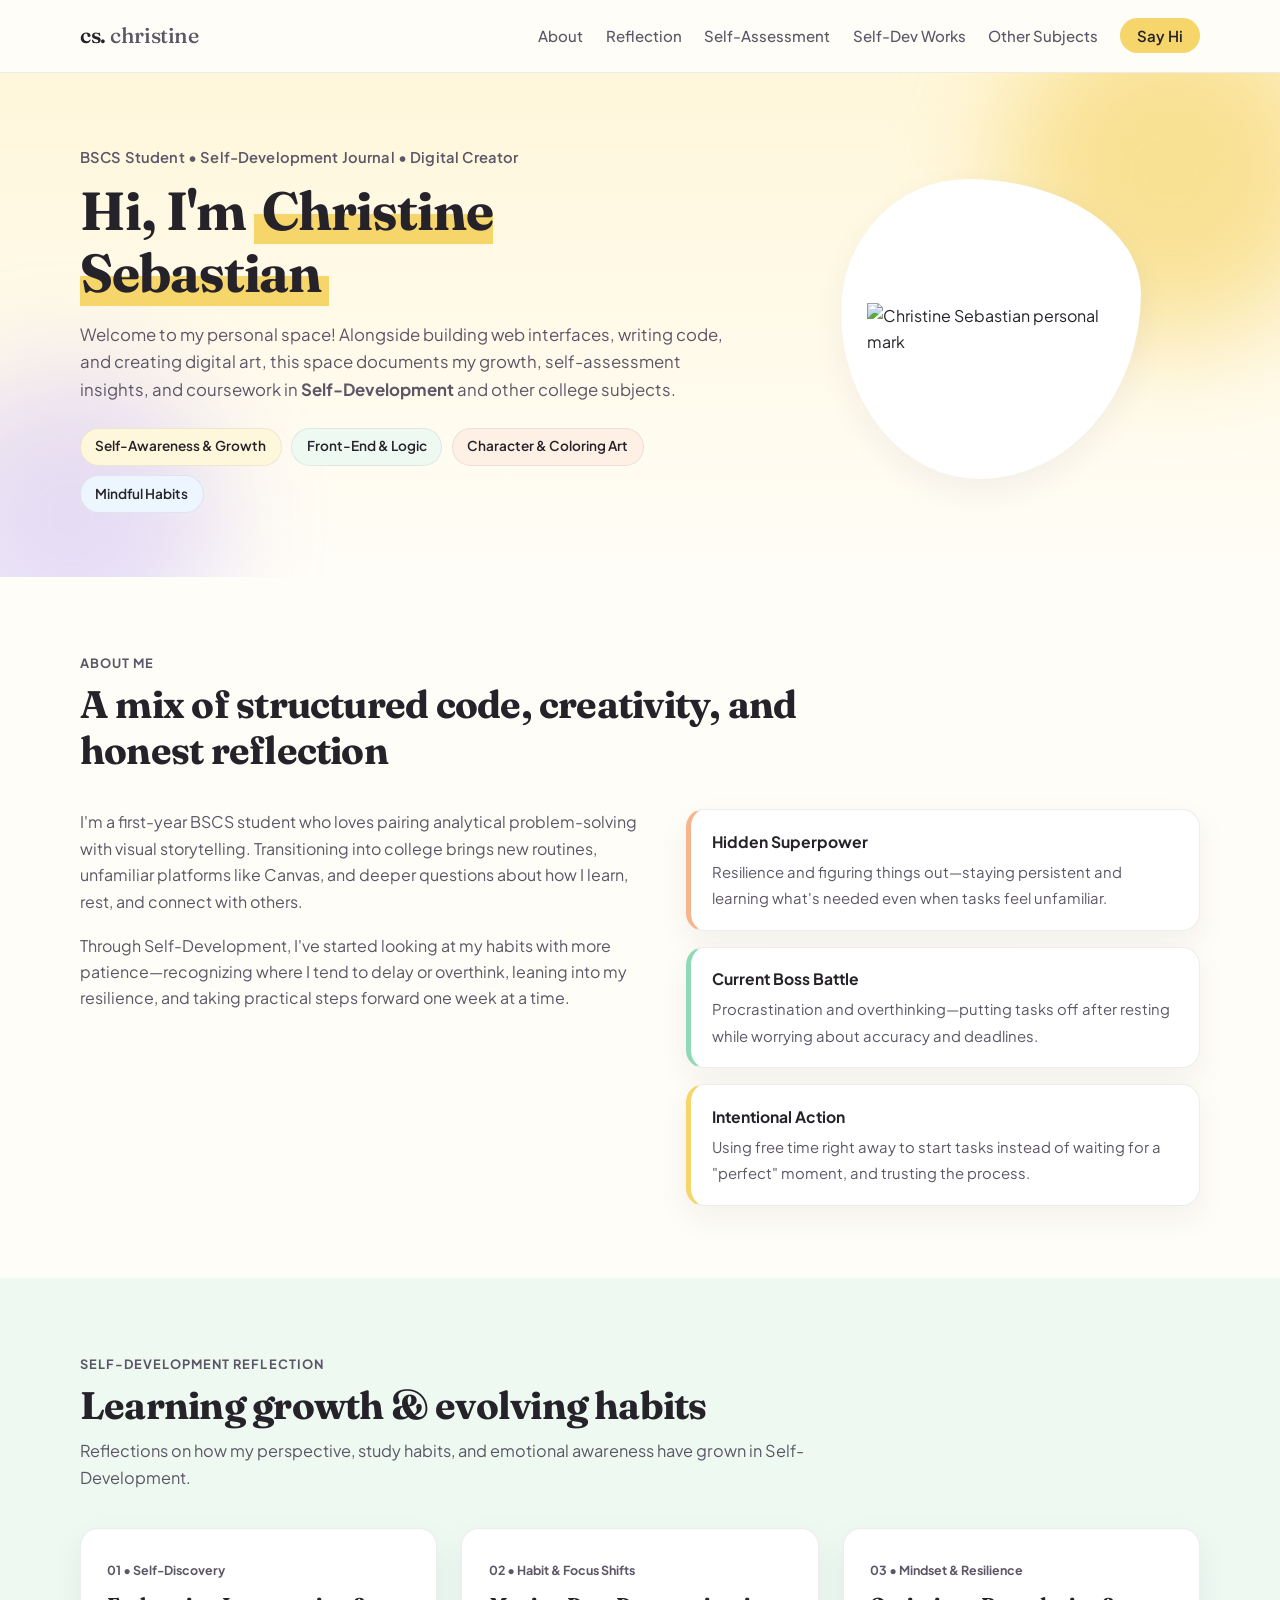
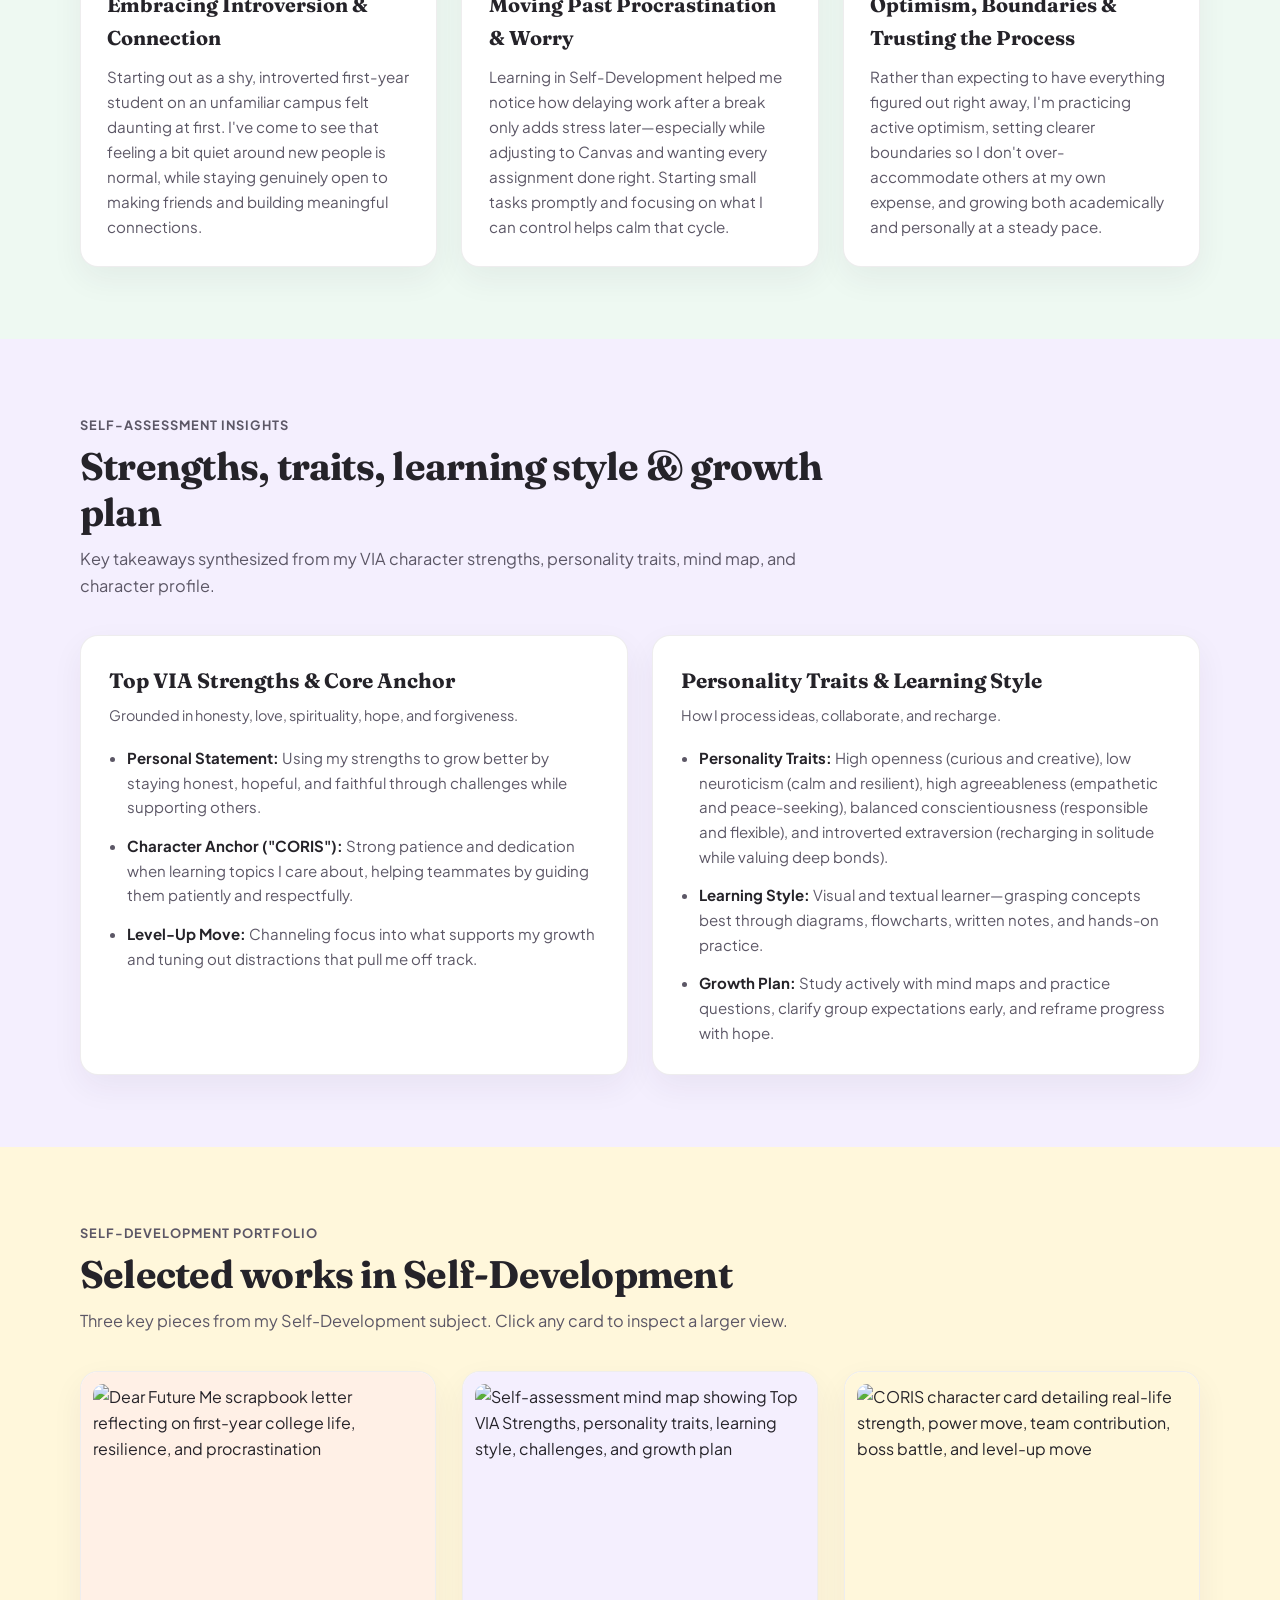
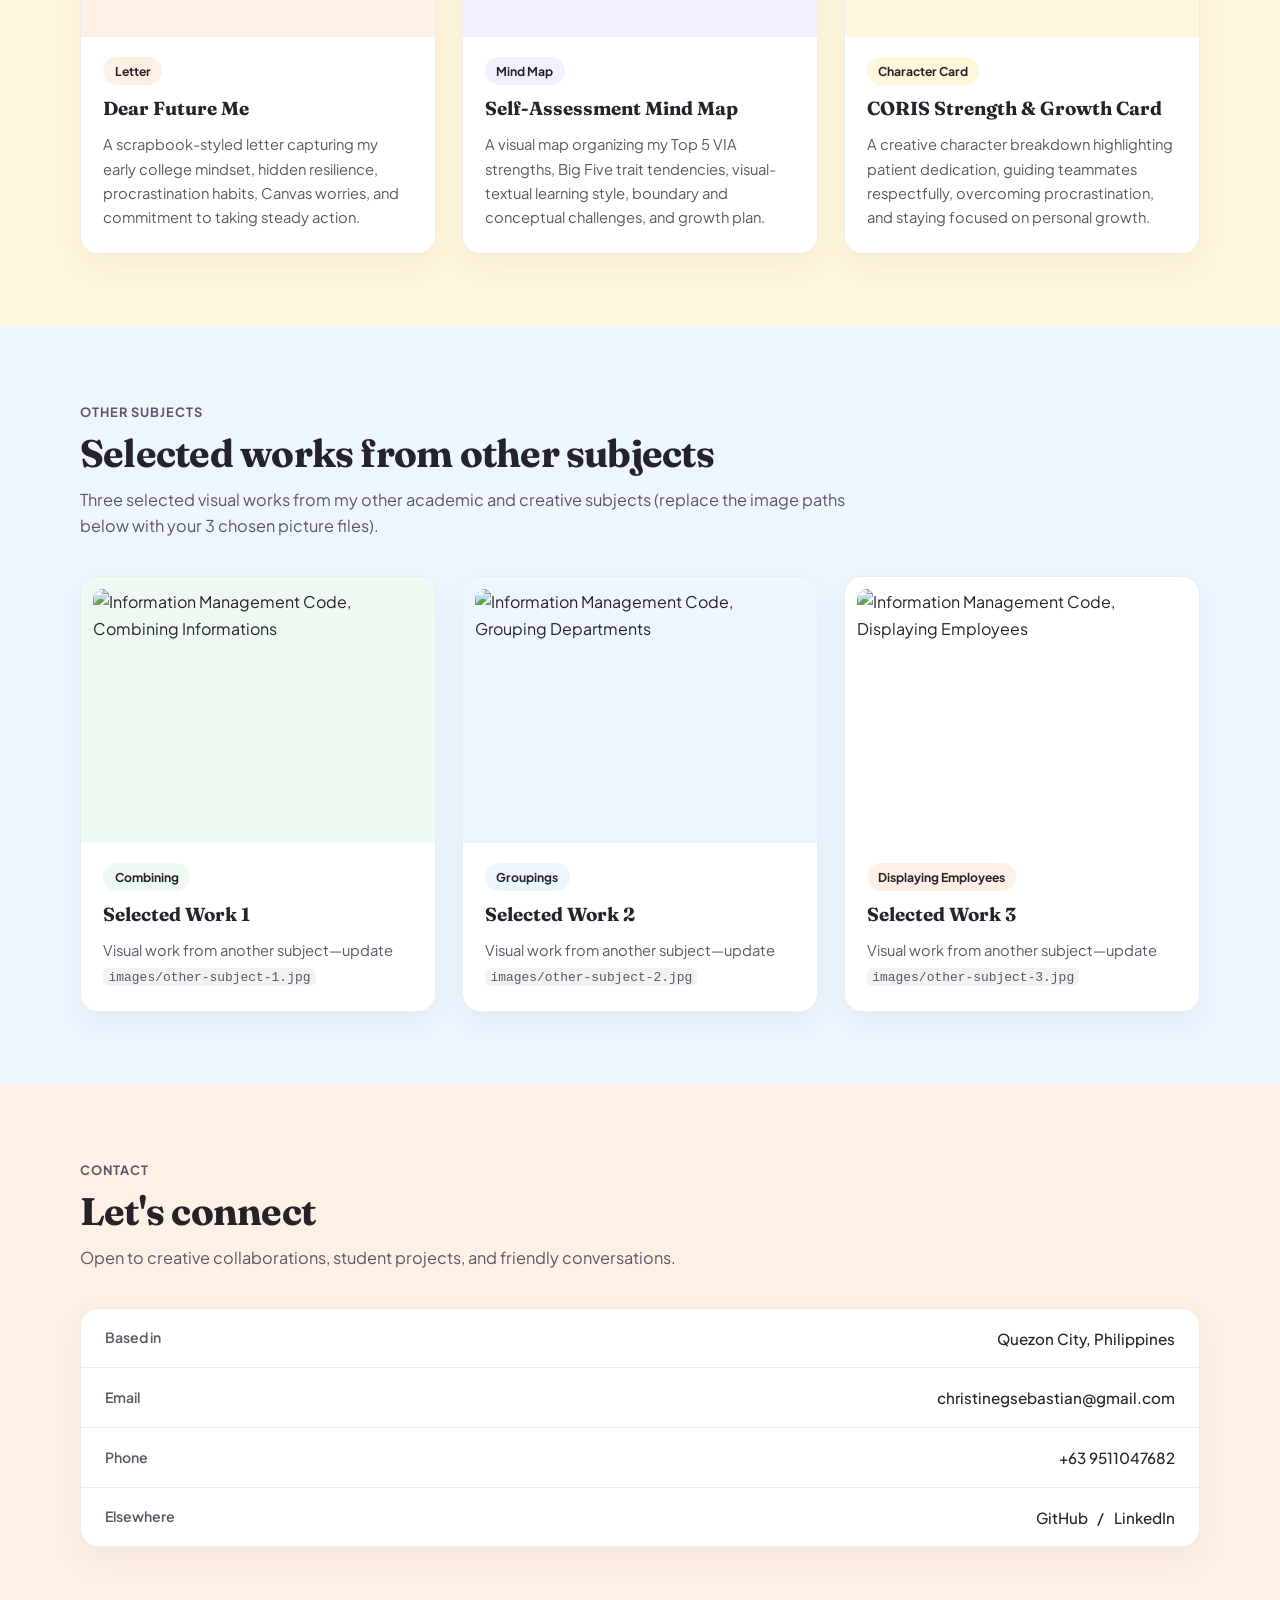
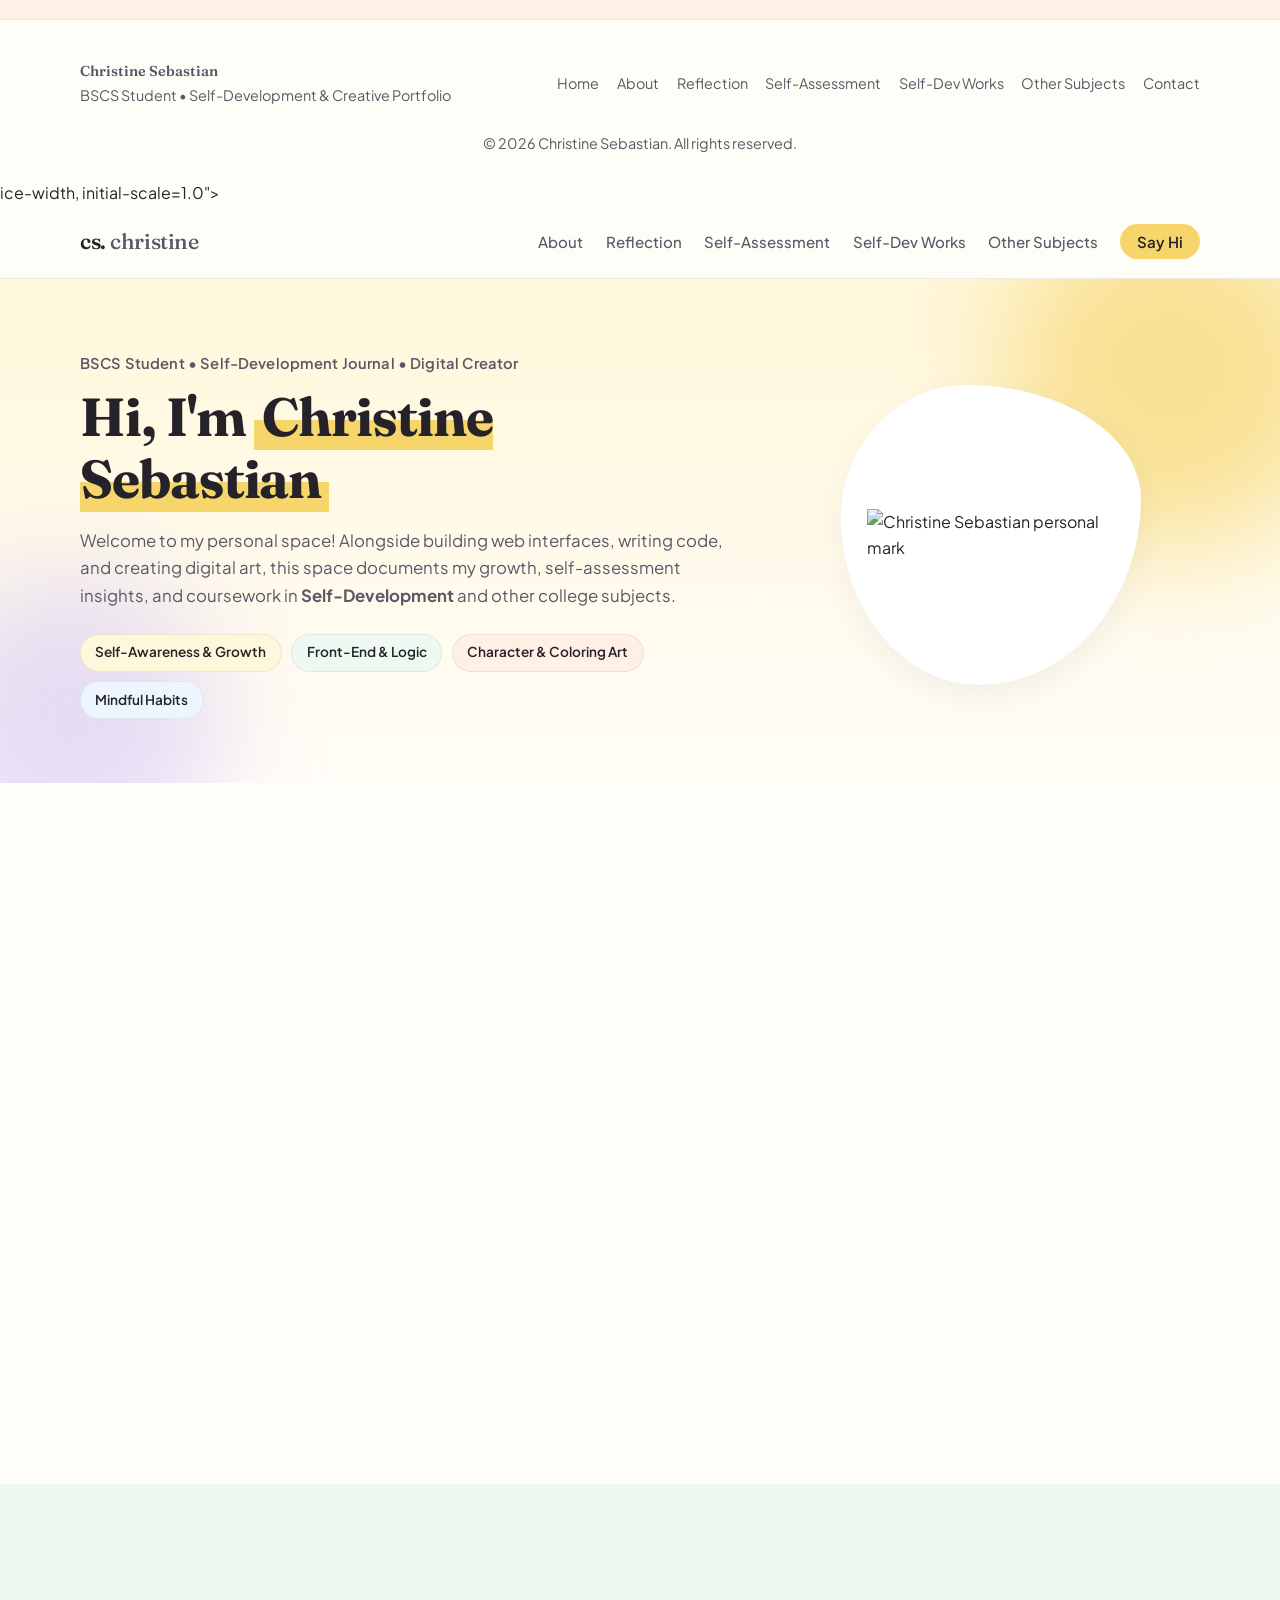
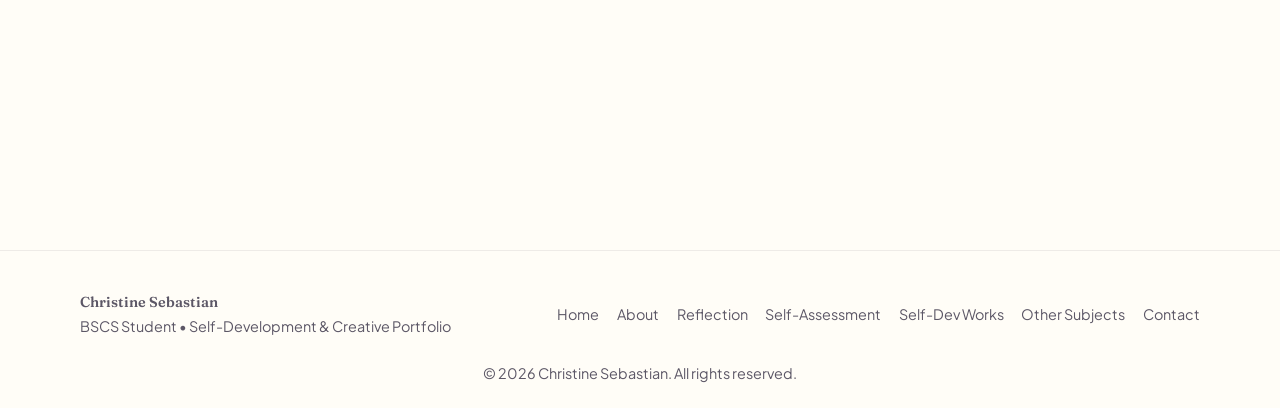
==== index.html @ 1d2aa5da "Add files via upload" ====
<!DOCTYPE html>
<html lang="en">
<head>
  <meta charset="UTF-8">
  <meta name="viewport" content="width=dev<!DOCTYPE html>
<html lang="en">
<head>
  <meta charset="UTF-8">
  <meta name="viewport" content="width=device-width, initial-scale=1.0">
  <meta name="author" content="Christine Sebastian">
  <meta name="description" content="Personal portfolio of Christine Sebastian — BSCS student, web developer, digital illustrator, and Self-Development reflection.">
  <title>Christine Sebastian — Portfolio &amp; Self-Development</title>
  <link rel="preconnect" href="https://fonts.googleapis.com">
  <link rel="preconnect" href="https://fonts.gstatic.com" crossorigin>
  <link href="https://fonts.googleapis.com/css2?family=Fraunces:opsz,wght@9..144,500;9..144,600&family=Plus+Jakarta+Sans:wght@400;500;600;700&display=swap" rel="stylesheet">
  <link rel="stylesheet" href="style.css">
</head>
<body id="top" class="is-loading theme-pastel">

  <div class="page-loader" id="pageLoader" aria-hidden="true">
    <div class="loader-badge">cs. <span>christine</span></div>
  </div>

  <header class="site-header">
    <nav class="nav container" aria-label="Main navigation">
      <a class="brand" href="#top">cs. <span>christine</span></a>

      <input type="checkbox" id="nav-toggle" class="nav-toggle" aria-label="Toggle navigation menu">
      <label for="nav-toggle" class="nav-burger" aria-hidden="true"><span></span></label>

      <ul class="nav-links">
        <li><a href="#about">About</a></li>
        <li><a href="#self-dev">Reflection</a></li>
        <li><a href="#assessment">Self-Assessment</a></li>
        <li><a href="#self-dev-works">Self-Dev Works</a></li>
        <li><a href="#other-subjects">Other Subjects</a></li>
        <li><a href="#contact" class="nav-cta">Say Hi</a></li>
      </ul>
    </nav>
  </header>

  <main>

    <!-- HERO SECTION -->
    <section class="hero" aria-labelledby="hero-title">
      <div class="blob blob-butter" aria-hidden="true"></div>
      <div class="blob blob-lavender" aria-hidden="true"></div>

      <div class="container hero-grid">
        <div class="hero-text">
          <p class="hero-kicker reveal-on-load">BSCS Student &bull; Self-Development Journal &bull; Digital Creator</p>
          <h1 id="hero-title" class="reveal-on-load">Hi, I'm <span class="soft-highlight">Christine Sebastian</span></h1>
          <p class="hero-intro reveal-on-load">
            Welcome to my personal space! Alongside building web interfaces, writing code, and creating digital art, this space documents my growth, self-assessment insights, and coursework in <strong>Self-Development</strong> and other college subjects.
          </p>

          <div class="hero-pills reveal-on-load" aria-label="Core focus areas">
            <span class="soft-pill pill-butter">Self-Awareness &amp; Growth</span>
            <span class="soft-pill pill-mint">Front-End &amp; Logic</span>
            <span class="soft-pill pill-peach">Character &amp; Coloring Art</span>
            <span class="soft-pill pill-sky">Mindful Habits</span>
          </div>
        </div>

        <figure class="photo reveal-on-load">
          <div class="portrait-blob-wrap">
            <img src="image/Untitled_design-removebg-preview.png" alt="Christine Sebastian personal mark">
          </div>
        </figure>
      </div>
    </section>

    <!-- ABOUT & CORE IDENTITY -->
    <section id="about" class="section about-pastel" aria-labelledby="about-title">
      <div class="container">
        <div class="section-heading reveal">
          <span class="section-tag">About Me</span>
          <h2 id="about-title">A mix of structured code, creativity, and honest reflection</h2>
        </div>

        <div class="about-editorial reveal">
          <div class="about-story">
            <p>
              I'm a first-year BSCS student who loves pairing analytical problem-solving with visual storytelling. Transitioning into college brings new routines, unfamiliar platforms like Canvas, and deeper questions about how I learn, rest, and connect with others.
            </p>
            <p>
              Through Self-Development, I've started looking at my habits with more patience—recognizing where I tend to delay or overthink, leaning into my resilience, and taking practical steps forward one week at a time.
            </p>
          </div>

          <ul class="open-notes">
            <li class="note-line note-peach">
              <strong>Hidden Superpower</strong>
              <span>Resilience and figuring things out—staying persistent and learning what's needed even when tasks feel unfamiliar.</span>
            </li>
            <li class="note-line note-mint">
              <strong>Current Boss Battle</strong>
              <span>Procrastination and overthinking—putting tasks off after resting while worrying about accuracy and deadlines.</span>
            </li>
            <li class="note-line note-butter">
              <strong>Intentional Action</strong>
              <span>Using free time right away to start tasks instead of waiting for a "perfect" moment, and trusting the process.</span>
            </li>
          </ul>
        </div>
      </div>
    </section>

    <!-- LEARNING GROWTH IN SELF-DEVELOPMENT -->
    <section id="self-dev" class="section reflection-pastel" aria-labelledby="reflection-title">
      <div class="container">
        <div class="section-heading reveal">
          <span class="section-tag">Self-Development Reflection</span>
          <h2 id="reflection-title">Learning growth &amp; evolving habits</h2>
          <p class="lead">
            Reflections on how my perspective, study habits, and emotional awareness have grown in Self-Development.
          </p>
        </div>

        <div class="reflection-grid reveal">
          <article class="reflection-card card-butter">
            <span class="card-step">01 &bull; Self-Discovery</span>
            <h3>Embracing Introversion &amp; Connection</h3>
            <p>
              Starting out as a shy, introverted first-year student on an unfamiliar campus felt daunting at first. I've come to see that feeling a bit quiet around new people is normal, while staying genuinely open to making friends and building meaningful connections.
            </p>
          </article>

          <article class="reflection-card card-mint">
            <span class="card-step">02 &bull; Habit &amp; Focus Shifts</span>
            <h3>Moving Past Procrastination &amp; Worry</h3>
            <p>
              Learning in Self-Development helped me notice how delaying work after a break only adds stress later—especially while adjusting to Canvas and wanting every assignment done right. Starting small tasks promptly and focusing on what I can control helps calm that cycle.
            </p>
          </article>

          <article class="reflection-card card-peach">
            <span class="card-step">03 &bull; Mindset &amp; Resilience</span>
            <h3>Optimism, Boundaries &amp; Trusting the Process</h3>
            <p>
              Rather than expecting to have everything figured out right away, I'm practicing active optimism, setting clearer boundaries so I don't over-accommodate others at my own expense, and growing both academically and personally at a steady pace.
            </p>
          </article>
        </div>
      </div>
    </section>

    <!-- SELF-ASSESSMENT INSIGHTS (FROM PROVIDED IMAGES) -->
    <section id="assessment" class="section assessment-pastel" aria-labelledby="assessment-title">
      <div class="container">
        <div class="section-heading reveal">
          <span class="section-tag">Self-Assessment Insights</span>
          <h2 id="assessment-title">Strengths, traits, learning style &amp; growth plan</h2>
          <p class="lead">
            Key takeaways synthesized from my VIA character strengths, personality traits, mind map, and character profile.
          </p>
        </div>

        <div class="assessment-layout reveal">
          <div class="assessment-panel">
            <h3>Top VIA Strengths &amp; Core Anchor</h3>
            <p class="panel-note">Grounded in honesty, love, spirituality, hope, and forgiveness.</p>
            <ul class="insight-list">
              <li><strong>Personal Statement:</strong> Using my strengths to grow better by staying honest, hopeful, and faithful through challenges while supporting others.</li>
              <li><strong>Character Anchor ("CORIS"):</strong> Strong patience and dedication when learning topics I care about, helping teammates by guiding them patiently and respectfully.</li>
              <li><strong>Level-Up Move:</strong> Channeling focus into what supports my growth and tuning out distractions that pull me off track.</li>
            </ul>
          </div>

          <div class="assessment-panel">
            <h3>Personality Traits &amp; Learning Style</h3>
            <p class="panel-note">How I process ideas, collaborate, and recharge.</p>
            <ul class="insight-list">
              <li><strong>Personality Traits:</strong> High openness (curious and creative), low neuroticism (calm and resilient), high agreeableness (empathetic and peace-seeking), balanced conscientiousness (responsible and flexible), and introverted extraversion (recharging in solitude while valuing deep bonds).</li>
              <li><strong>Learning Style:</strong> Visual and textual learner—grasping concepts best through diagrams, flowcharts, written notes, and hands-on practice.</li>
              <li><strong>Growth Plan:</strong> Study actively with mind maps and practice questions, clarify group expectations early, and reframe progress with hope.</li>
            </ul>
          </div>
        </div>
      </div>
    </section>

    <!-- SELECTED WORKS: SELF-DEVELOPMENT (3 PROVIDED PICTURES) -->
    <section id="self-dev-works" class="section projects-pastel" aria-labelledby="sd-works-title">
      <div class="container">
        <div class="section-heading reveal">
          <span class="section-tag">Self-Development Portfolio</span>
          <h2 id="sd-works-title">Selected works in Self-Development</h2>
          <p class="lead">
            Three key pieces from my Self-Development subject. Click any card to inspect a larger view.
          </p>
        </div>

        <div class="three-card-grid reveal">
          <article class="work-card" onclick="openFullImage('Dear Future Me Letter', 'Self-Development • Personal Letter & Reflection', 'image/Screenshot 2026-11-26 223833.png')">
            <figure class="work-media shot-apricot">
              <img src="image/Screenshot 2026-11-26 223833.png" alt="Dear Future Me scrapbook letter reflecting on first-year college life, resilience, and procrastination">
            </figure>
            <div class="work-body">
              <span class="pill-badge badge-apricot">Letter</span>
              <h3>Dear Future Me</h3>
              <p>
                A scrapbook-styled letter capturing my early college mindset, hidden resilience, procrastination habits, Canvas worries, and commitment to taking steady action.
              </p>
            </div>
          </article>

          <article class="work-card" onclick="openFullImage('Self-Assessment Mind Map', 'Self-Development • VIA Strengths, Traits & Growth Plan', 'image/Screenshot 2026-11-26 223702.png')">
            <figure class="work-media shot-lavender">
              <img src="image/Screenshot 2026-11-26 223702.png" alt="Self-assessment mind map showing Top VIA Strengths, personality traits, learning style, challenges, and growth plan">
            </figure>
            <div class="work-body">
              <span class="pill-badge badge-lavender">Mind Map</span>
              <h3>Self-Assessment Mind Map</h3>
              <p>
                A visual map organizing my Top 5 VIA strengths, Big Five trait tendencies, visual-textual learning style, boundary and conceptual challenges, and growth plan.
              </p>
            </div>
          </article>

          <article class="work-card" onclick="openFullImage('CORIS Character Profile', 'Self-Development • Strengths, Boss Battle & Level-Up Move', 'image/Screenshot 2026-09-24 150500.png')">
            <figure class="work-media shot-butter">
              <img src="image/Screenshot 2026-09-24 150500.png" alt="CORIS character card detailing real-life strength, power move, team contribution, boss battle, and level-up move">
            </figure>
            <div class="work-body">
              <span class="pill-badge badge-butter">Character Card</span>
              <h3>CORIS Strength &amp; Growth Card</h3>
              <p>
                A creative character breakdown highlighting patient dedication, guiding teammates respectfully, overcoming procrastination, and staying focused on personal growth.
              </p>
            </div>
          </article>
        </div>
      </div>
    </section>

    <!-- SELECTED WORKS: OTHER SUBJECTS (3 PICTURES) -->
    <section id="other-subjects" class="section other-subjects-pastel" aria-labelledby="other-title">
      <div class="container">
        <div class="section-heading reveal">
          <span class="section-tag">Other Subjects</span>
          <h2 id="other-title">Selected works from other subjects</h2>
          <p class="lead">
            Three selected visual works from my other academic and creative subjects (replace the image paths below with your 3 chosen picture files).
          </p>
        </div>

        <div class="three-card-grid reveal">
          <article class="work-card" onclick="openFullImage('Combining', 'Selected Coursework • Combining', 'image/Screenshot 2026-11-03 091425.png')">
            <figure class="work-media shot-mint">
              <img src="image/Screenshot 2026-11-03 091425.png" alt="Information Management Code, Combining Informations">
            </figure>
            <div class="work-body">
              <span class="pill-badge badge-mint">Combining</span>
              <h3>Selected Work 1</h3>
              <p>
                Visual work from another subject—update <code>images/other-subject-1.jpg</code> 
            </div>
          </article>

          <article class="work-card" onclick="openFullImage('Other Subject Work 2', 'Selected Coursework • Subject 2', 'image/Screenshot 2026-10-15 114901.png')">
            <figure class="work-media shot-sky">
              <img src="image/Screenshot 2026-10-15 114901.png" alt="Information Management Code, Grouping Departments">
            </figure>
            <div class="work-body">
              <span class="pill-badge badge-sky">Groupings</span>
              <h3>Selected Work 2</h3>
              <p>
                Visual work from another subject—update <code>images/other-subject-2.jpg</code> 
              </p>
            </div>
          </article>

          <article class="work-card" onclick="openFullImage('Other Subject Work 3', 'Selected Coursework • Subject 3', 'image/Screenshot 2026-10-15 115936.png')">
            <figure class="work-media shot-peach">
              <img src="image/Screenshot 2026-10-15 115936.png" alt="Information Management Code, Displaying Employees">
            </figure>
            <div class="work-body">
              <span class="pill-badge badge-peach">Displaying Employees</span>
              <h3>Selected Work 3</h3>
              <p>
                Visual work from another subject—update <code>images/other-subject-3.jpg</code> 
              </p>
            </div>
          </article>
        </div>
      </div>
    </section>

    <!-- CONTACT SECTION -->
    <section id="contact" class="section contact-pastel reveal" aria-labelledby="contact-title">
      <div class="container">
        <div class="section-heading">
          <span class="section-tag">Contact</span>
          <h2 id="contact-title">Let's connect</h2>
          <p class="lead">Open to creative collaborations, student projects, and friendly conversations.</p>
        </div>

        <div class="contact-clean-list">
          <div class="contact-row">
            <span class="contact-key">Based in</span>
            <span class="contact-val">Quezon City, Philippines</span>
          </div>

          <div class="contact-row">
            <span class="contact-key">Email</span>
            <a class="contact-val" href="mailto:christinegsebastian@gmail.com">christinegsebastian@gmail.com</a>
          </div>

          <div class="contact-row">
            <span class="contact-key">Phone</span>
            <a class="contact-val" href="tel:+639511047682">+63 9511047682</a>
          </div>

          <div class="contact-row">
            <span class="contact-key">Elsewhere</span>
            <span class="contact-val contact-links">
              <a href="https://github.com/SN003-ship-it" target="_blank" rel="noopener noreferrer">GitHub</a>
              <span aria-hidden="true">/</span>
              <a href="https://www.linkedin.com/in/christinesebastian" target="_blank" rel="noopener noreferrer">LinkedIn</a>
            </span>
          </div>
        </div>
      </div>
    </section>
  </main>

  <!-- LIGHTBOX MODAL -->
  <div id="imageLightbox" class="lightbox" role="dialog" aria-modal="true" aria-labelledby="lightboxTitle">
    <button type="button" class="close-lightbox" onclick="closeFullImage()" aria-label="Close enlarged preview">&times;</button>
    <div class="lightbox-content">
      <div id="lightboxImagePlaceholder" class="lightbox-img-box">
        <img id="lightboxImg" src="" alt="">
      </div>
      <h3 id="lightboxTitle">Artwork Title</h3>
      <p id="lightboxTag" class="lightbox-tag"></p>
    </div>
  </div>

  <footer class="site-footer">
    <div class="container footer-grid">
      <div>
        <p class="footer-name">Christine Sebastian</p>
        <p>BSCS Student &bull; Self-Development &amp; Creative Portfolio</p>
      </div>
      <nav aria-label="Footer navigation">
        <ul class="footer-links">
          <li><a href="#top">Home</a></li>
          <li><a href="#about">About</a></li>
          <li><a href="#self-dev">Reflection</a></li>
          <li><a href="#assessment">Self-Assessment</a></li>
          <li><a href="#self-dev-works">Self-Dev Works</a></li>
          <li><a href="#other-subjects">Other Subjects</a></li>
          <li><a href="#contact">Contact</a></li>
        </ul>
      </nav>
    </div>
    <p class="copyright">&copy; 2026 Christine Sebastian. All rights reserved.</p>
  </footer>

  <script src="java.js"></script>
</body>
</html>ice-width, initial-scale=1.0">
  <meta name="author" content="Christine Sebastian">
  <meta name="description" content="Personal portfolio of Christine Sebastian — BSCS student, web developer, digital illustrator, and Self-Development reflection.">
  <title>Christine Sebastian — Portfolio &amp; Self-Development</title>
  <link rel="preconnect" href="https://fonts.googleapis.com">
  <link rel="preconnect" href="https://fonts.gstatic.com" crossorigin>
  <link href="https://fonts.googleapis.com/css2?family=Fraunces:opsz,wght@9..144,500;9..144,600&family=Plus+Jakarta+Sans:wght@400;500;600;700&display=swap" rel="stylesheet">
  <link rel="stylesheet" href="style.css">
</head>
<body id="top" class="is-loading theme-pastel">

  <div class="page-loader" id="pageLoader" aria-hidden="true">
    <div class="loader-badge">cs. <span>christine</span></div>
  </div>

  <header class="site-header">
    <nav class="nav container" aria-label="Main navigation">
      <a class="brand" href="#top">cs. <span>christine</span></a>

      <input type="checkbox" id="nav-toggle" class="nav-toggle" aria-label="Toggle navigation menu">
      <label for="nav-toggle" class="nav-burger" aria-hidden="true"><span></span></label>

      <ul class="nav-links">
        <li><a href="#about">About</a></li>
        <li><a href="#self-dev">Reflection</a></li>
        <li><a href="#assessment">Self-Assessment</a></li>
        <li><a href="#self-dev-works">Self-Dev Works</a></li>
        <li><a href="#other-subjects">Other Subjects</a></li>
        <li><a href="#contact" class="nav-cta">Say Hi</a></li>
      </ul>
    </nav>
  </header>

  <main>

    <!-- HERO SECTION -->
    <section class="hero" aria-labelledby="hero-title">
      <div class="blob blob-butter" aria-hidden="true"></div>
      <div class="blob blob-lavender" aria-hidden="true"></div>

      <div class="container hero-grid">
        <div class="hero-text">
          <p class="hero-kicker reveal-on-load">BSCS Student &bull; Self-Development Journal &bull; Digital Creator</p>
          <h1 id="hero-title" class="reveal-on-load">Hi, I'm <span class="soft-highlight">Christine Sebastian</span></h1>
          <p class="hero-intro reveal-on-load">
            Welcome to my personal space! Alongside building web interfaces, writing code, and creating digital art, this space documents my growth, self-assessment insights, and coursework in <strong>Self-Development</strong> and other college subjects.
          </p>

          <div class="hero-pills reveal-on-load" aria-label="Core focus areas">
            <span class="soft-pill pill-butter">Self-Awareness &amp; Growth</span>
            <span class="soft-pill pill-mint">Front-End &amp; Logic</span>
            <span class="soft-pill pill-peach">Character &amp; Coloring Art</span>
            <span class="soft-pill pill-sky">Mindful Habits</span>
          </div>
        </div>

        <figure class="photo reveal-on-load">
          <div class="portrait-blob-wrap">
            <img src="images/Untitled_design-removebg-preview.png" alt="Christine Sebastian personal mark">
          </div>
        </figure>
      </div>
    </section>

    <!-- ABOUT & CORE IDENTITY -->
    <section id="about" class="section about-pastel" aria-labelledby="about-title">
      <div class="container">
        <div class="section-heading reveal">
          <span class="section-tag">About Me</span>
          <h2 id="about-title">A mix of structured code, creativity, and honest reflection</h2>
        </div>

        <div class="about-editorial reveal">
          <div class="about-story">
            <p>
              I'm a first-year BSCS student who loves pairing analytical problem-solving with visual storytelling. Transitioning into college brings new routines, unfamiliar platforms like Canvas, and deeper questions about how I learn, rest, and connect with others.
            </p>
            <p>
              Through Self-Development, I've started looking at my habits with more patience—recognizing where I tend to delay or overthink, leaning into my resilience, and taking practical steps forward one week at a time.
            </p>
          </div>

          <ul class="open-notes">
            <li class="note-line note-peach">
              <strong>Hidden Superpower</strong>
              <span>Resilience and figuring things out—staying persistent and learning what's needed even when tasks feel unfamiliar.</span>
            </li>
            <li class="note-line note-mint">
              <strong>Current Boss Battle</strong>
              <span>Procrastination and overthinking—putting tasks off after resting while worrying about accuracy and deadlines.</span>
            </li>
            <li class="note-line note-butter">
              <strong>Intentional Action</strong>
              <span>Using free time right away to start tasks instead of waiting for a "perfect" moment, and trusting the process.</span>
            </li>
          </ul>
        </div>
      </div>
    </section>

    <!-- LEARNING GROWTH IN SELF-DEVELOPMENT -->
    <section id="self-dev" class="section reflection-pastel" aria-labelledby="reflection-title">
      <div class="container">
        <div class="section-heading reveal">
          <span class="section-tag">Self-Development Reflection</span>
          <h2 id="reflection-title">Learning growth &amp; evolving habits</h2>
          <p class="lead">
            Reflections on how my perspective, study habits, and emotional awareness have grown in Self-Development.
          </p>
        </div>

        <div class="reflection-grid reveal">
          <article class="reflection-card card-butter">
            <span class="card-step">01 &bull; Self-Discovery</span>
            <h3>Embracing Introversion &amp; Connection</h3>
            <p>
              Starting out as a shy, introverted first-year student on an unfamiliar campus felt daunting at first. I've come to see that feeling a bit quiet around new people is normal, while staying genuinely open to making friends and building meaningful connections.
            </p>
          </article>

          <article class="reflection-card card-mint">
            <span class="card-step">02 &bull; Habit &amp; Focus Shifts</span>
            <h3>Moving Past Procrastination &amp; Worry</h3>
            <p>
              Learning in Self-Development helped me notice how delaying work after a break only adds stress later—especially while adjusting to Canvas and wanting every assignment done right. Starting small tasks promptly and focusing on what I can control helps calm that cycle.
            </p>
          </article>

          <article class="reflection-card card-peach">
            <span class="card-step">03 &bull; Mindset &amp; Resilience</span>
            <h3>Optimism, Boundaries &amp; Trusting the Process</h3>
            <p>
              Rather than expecting to have everything figured out right away, I'm practicing active optimism, setting clearer boundaries so I don't over-accommodate others at my own expense, and growing both academically and personally at a steady pace.
            </p>
          </article>
        </div>
      </div>
    </section>

    <!-- SELF-ASSESSMENT INSIGHTS (FROM PROVIDED IMAGES) -->
    <section id="assessment" class="section assessment-pastel" aria-labelledby="assessment-title">
      <div class="container">
        <div class="section-heading reveal">
          <span class="section-tag">Self-Assessment Insights</span>
          <h2 id="assessment-title">Strengths, traits, learning style &amp; growth plan</h2>
          <p class="lead">
            Key takeaways synthesized from my VIA character strengths, personality traits, mind map, and character profile.
          </p>
        </div>

        <div class="assessment-layout reveal">
          <div class="assessment-panel">
            <h3>Top VIA Strengths &amp; Core Anchor</h3>
            <p class="panel-note">Grounded in honesty, love, spirituality, hope, and forgiveness.</p>
            <ul class="insight-list">
              <li><strong>Personal Statement:</strong> Using my strengths to grow better by staying honest, hopeful, and faithful through challenges while supporting others.</li>
              <li><strong>Character Anchor ("CORIS"):</strong> Strong patience and dedication when learning topics I care about, helping teammates by guiding them patiently and respectfully.</li>
              <li><strong>Level-Up Move:</strong> Channeling focus into what supports my growth and tuning out distractions that pull me off track.</li>
            </ul>
          </div>

          <div class="assessment-panel">
            <h3>Personality Traits &amp; Learning Style</h3>
            <p class="panel-note">How I process ideas, collaborate, and recharge.</p>
            <ul class="insight-list">
              <li><strong>Personality Traits:</strong> High openness (curious and creative), low neuroticism (calm and resilient), high agreeableness (empathetic and peace-seeking), balanced conscientiousness (responsible and flexible), and introverted extraversion (recharging in solitude while valuing deep bonds).</li>
              <li><strong>Learning Style:</strong> Visual and textual learner—grasping concepts best through diagrams, flowcharts, written notes, and hands-on practice.</li>
              <li><strong>Growth Plan:</strong> Study actively with mind maps and practice questions, clarify group expectations early, and reframe progress with hope.</li>
            </ul>
          </div>
        </div>
      </div>
    </section>

    <!-- SELECTED WORKS: SELF-DEVELOPMENT (3 PROVIDED PICTURES) -->
    <section id="self-dev-works" class="section projects-pastel" aria-labelledby="sd-works-title">
      <div class="container">
        <div class="section-heading reveal">
          <span class="section-tag">Self-Development Portfolio</span>
          <h2 id="sd-works-title">Selected works in Self-Development</h2>
          <p class="lead">
            Three key pieces from my Self-Development subject. Click any card to inspect a larger view.
          </p>
        </div>

        <div class="three-card-grid reveal">
          <article class="work-card" onclick="openFullImage('Dear Future Me Letter', 'Self-Development • Personal Letter & Reflection', 'images/Screenshot 2026-11-26 223833.jpg')">
            <figure class="work-media shot-apricot">
              <img src="images/Screenshot 2026-11-26 223833.jpg" alt="Dear Future Me scrapbook letter reflecting on first-year college life, resilience, and procrastination">
            </figure>
            <div class="work-body">
              <span class="pill-badge badge-apricot">Letter</span>
              <h3>Dear Future Me</h3>
              <p>
                A scrapbook-styled letter capturing my early college mindset, hidden resilience, procrastination habits, Canvas worries, and commitment to taking steady action.
              </p>
            </div>
          </article>

          <article class="work-card" onclick="openFullImage('Self-Assessment Mind Map', 'Self-Development • VIA Strengths, Traits & Growth Plan', 'images/Screenshot 2026-11-26 223702.jpg')">
            <figure class="work-media shot-lavender">
              <img src="images/Screenshot 2026-11-26 223702.jpg" alt="Self-assessment mind map showing Top VIA Strengths, personality traits, learning style, challenges, and growth plan">
            </figure>
            <div class="work-body">
              <span class="pill-badge badge-lavender">Mind Map</span>
              <h3>Self-Assessment Mind Map</h3>
              <p>
                A visual map organizing my Top 5 VIA strengths, Big Five trait tendencies, visual-textual learning style, boundary and conceptual challenges, and growth plan.
              </p>
            </div>
          </article>

          <article class="work-card" onclick="openFullImage('CORIS Character Profile', 'Self-Development • Strengths, Boss Battle & Level-Up Move', 'images/Screenshot 2026-09-24 150500.jpg')">
            <figure class="work-media shot-butter">
              <img src="images/Screenshot 2026-09-24 150500.jpg" alt="CORIS character card detailing real-life strength, power move, team contribution, boss battle, and level-up move">
            </figure>
            <div class="work-body">
              <span class="pill-badge badge-butter">Character Card</span>
              <h3>CORIS Strength &amp; Growth Card</h3>
              <p>
                A creative character breakdown highlighting patient dedication, guiding teammates respectfully, overcoming procrastination, and staying focused on personal growth.
              </p>
            </div>
          </article>
        </div>
      </div>
    </section>

    <!-- SELECTED WORKS: OTHER SUBJECTS (3 PICTURES) -->
    <section id="other-subjects" class="section other-subjects-pastel" aria-labelledby="other-title">
      <div class="container">
        <div class="section-heading reveal">
          <span class="section-tag">Other Subjects</span>
          <h2 id="other-title">Selected works from other subjects</h2>
          <p class="lead">
            Three selected visual works from my other academic and creative subjects (replace the image paths below with your 3 chosen picture files).
          </p>
        </div>

        <div class="three-card-grid reveal">
          <article class="work-card" onclick="openFullImage('Other Subject Work 1', 'Selected Coursework • Subject 1', 'images/other-subject-1.jpg')">
            <figure class="work-media shot-mint">
              <img src="images/other-subject-1.jpg" alt="Selected work 1 from another subject">
            </figure>
            <div class="work-body">
              <span class="pill-badge badge-mint">Subject Work 01</span>
              <h3>Selected Work 1</h3>
              <p>
                Visual work from another subject—update <code>images/other-subject-1.jpg</code> and title/description as needed.
              </p>
            </div>
          </article>

          <article class="work-card" onclick="openFullImage('Other Subject Work 2', 'Selected Coursework • Subject 2', 'images/other-subject-2.jpg')">
            <figure class="work-media shot-sky">
              <img src="images/other-subject-2.jpg" alt="Selected work 2 from another subject">
            </figure>
            <div class="work-body">
              <span class="pill-badge badge-sky">Subject Work 02</span>
              <h3>Selected Work 2</h3>
              <p>
                Visual work from another subject—update <code>images/other-subject-2.jpg</code> and title/description as needed.
              </p>
            </div>
          </article>

          <article class="work-card" onclick="openFullImage('Other Subject Work 3', 'Selected Coursework • Subject 3', 'images/other-subject-3.jpg')">
            <figure class="work-media shot-peach">
              <img src="images/other-subject-3.jpg" alt="Selected work 3 from another subject">
            </figure>
            <div class="work-body">
              <span class="pill-badge badge-peach">Subject Work 03</span>
              <h3>Selected Work 3</h3>
              <p>
                Visual work from another subject—update <code>images/other-subject-3.jpg</code> and title/description as needed.
              </p>
            </div>
          </article>
        </div>
      </div>
    </section>

    <!-- CONTACT SECTION -->
    <section id="contact" class="section contact-pastel reveal" aria-labelledby="contact-title">
      <div class="container">
        <div class="section-heading">
          <span class="section-tag">Contact</span>
          <h2 id="contact-title">Let's connect</h2>
          <p class="lead">Open to creative collaborations, student projects, and friendly conversations.</p>
        </div>

        <div class="contact-clean-list">
          <div class="contact-row">
            <span class="contact-key">Based in</span>
            <span class="contact-val">Quezon City, Philippines</span>
          </div>

          <div class="contact-row">
            <span class="contact-key">Email</span>
            <a class="contact-val" href="mailto:christinegsebastian@gmail.com">christinegsebastian@gmail.com</a>
          </div>

          <div class="contact-row">
            <span class="contact-key">Phone</span>
            <a class="contact-val" href="tel:+639511047682">+63 9511047682</a>
          </div>

          <div class="contact-row">
            <span class="contact-key">Elsewhere</span>
            <span class="contact-val contact-links">
              <a href="https://github.com/SN003-ship-it" target="_blank" rel="noopener noreferrer">GitHub</a>
              <span aria-hidden="true">/</span>
              <a href="https://www.linkedin.com/in/christinesebastian" target="_blank" rel="noopener noreferrer">LinkedIn</a>
            </span>
          </div>
        </div>
      </div>
    </section>
  </main>

  <!-- LIGHTBOX MODAL -->
  <div id="imageLightbox" class="lightbox" role="dialog" aria-modal="true" aria-labelledby="lightboxTitle">
    <button type="button" class="close-lightbox" onclick="closeFullImage()" aria-label="Close enlarged preview">&times;</button>
    <div class="lightbox-content">
      <div id="lightboxImagePlaceholder" class="lightbox-img-box">
        <img id="lightboxImg" src="" alt="">
      </div>
      <h3 id="lightboxTitle">Artwork Title</h3>
      <p id="lightboxTag" class="lightbox-tag"></p>
    </div>
  </div>

  <footer class="site-footer">
    <div class="container footer-grid">
      <div>
        <p class="footer-name">Christine Sebastian</p>
        <p>BSCS Student &bull; Self-Development &amp; Creative Portfolio</p>
      </div>
      <nav aria-label="Footer navigation">
        <ul class="footer-links">
          <li><a href="#top">Home</a></li>
          <li><a href="#about">About</a></li>
          <li><a href="#self-dev">Reflection</a></li>
          <li><a href="#assessment">Self-Assessment</a></li>
          <li><a href="#self-dev-works">Self-Dev Works</a></li>
          <li><a href="#other-subjects">Other Subjects</a></li>
          <li><a href="#contact">Contact</a></li>
        </ul>
      </nav>
    </div>
    <p class="copyright">&copy; 2026 Christine Sebastian. All rights reserved.</p>
  </footer>

  <script src="java.js"></script>
</body>
</html>
---- style.css ----
:root {
  --bg-cream: #fffdf7;
  --bg-butter: #fff7db;
  --bg-mint: #eef9f2;
  --bg-lavender: #f4effe;
  --bg-peach: #fff0e6;
  --bg-sky: #edf6ff;
  --surface: #ffffff;
  --ink: #252329;
  --ink-muted: #5c5766;
  --border-soft: rgba(37, 35, 41, 0.08);

  --accent-butter: #f6d56b;
  --accent-mint: #8fd9b6;
  --accent-lavender: #b8a3f5;
  --accent-peach: #f7b58e;
  --accent-sky: #8ec5fc;

  --font-display: "Fraunces", Georgia, serif;
  --font-sans: "Plus Jakarta Sans", -apple-system, BlinkMacSystemFont, sans-serif;

  --radius-sm: 10px;
  --radius-md: 18px;
  --radius-lg: 28px;
  --radius-pill: 999px;

  --shadow-soft: 0 12px 32px rgba(45, 38, 66, 0.06);
  --shadow-hover: 0 18px 40px rgba(45, 38, 66, 0.11);
  --transition: 0.28s cubic-bezier(0.22, 1, 0.36, 1);
}

*,
*::before,
*::after {
  box-sizing: border-box;
}

html {
  scroll-behavior: smooth;
}

body {
  margin: 0;
  font-family: var(--font-sans);
  color: var(--ink);
  background-color: var(--bg-cream);
  line-height: 1.65;
  -webkit-font-smoothing: antialiased;
  overflow-x: hidden;
}

img {
  display: block;
  max-width: 100%;
  height: auto;
}

a {
  color: inherit;
  text-decoration: none;
}

code {
  font-family: ui-monospace, SFMono-Regular, Menlo, Monaco, Consolas, monospace;
  font-size: 0.88em;
  background: rgba(37, 35, 41, 0.06);
  padding: 0.15em 0.4em;
  border-radius: 6px;
}

.container {
  width: min(1120px, calc(100% - 2.5rem));
  margin-inline: auto;
}

/* PAGE LOADER */
.page-loader {
  position: fixed;
  inset: 0;
  z-index: 9999;
  display: grid;
  place-items: center;
  background: var(--bg-butter);
  transition: opacity 0.45s ease, visibility 0.45s ease;
}

body:not(.is-loading) .page-loader {
  opacity: 0;
  visibility: hidden;
  pointer-events: none;
}

.loader-badge {
  font-family: var(--font-display);
  font-size: 1.65rem;
  font-weight: 600;
  padding: 0.85rem 1.75rem;
  border-radius: var(--radius-pill);
  background: var(--surface);
  border: 1px solid var(--border-soft);
  box-shadow: var(--shadow-soft);
}

.loader-badge span {
  font-weight: 500;
  color: var(--ink-muted);
}

/* HEADER & NAVIGATION */
.site-header {
  position: sticky;
  top: 0;
  z-index: 100;
  background: rgba(255, 253, 247, 0.86);
  backdrop-filter: blur(12px);
  border-bottom: 1px solid var(--border-soft);
}

.nav {
  display: flex;
  align-items: center;
  justify-content: space-between;
  min-height: 72px;
  gap: 1.25rem;
}

.brand {
  font-family: var(--font-display);
  font-size: 1.35rem;
  font-weight: 600;
  letter-spacing: -0.02em;
}

.brand span {
  font-weight: 500;
  color: var(--ink-muted);
}

.nav-links {
  display: flex;
  align-items: center;
  list-style: none;
  margin: 0;
  padding: 0;
  gap: 1.4rem;
}

.nav-links a {
  font-size: 0.94rem;
  font-weight: 500;
  color: var(--ink-muted);
  transition: color var(--transition);
}

.nav-links a:hover,
.nav-links a:focus-visible {
  color: var(--ink);
}

.nav-links .nav-cta {
  padding: 0.5rem 1.05rem;
  border-radius: var(--radius-pill);
  background: var(--accent-butter);
  color: var(--ink);
  font-weight: 600;
}

.nav-toggle,
.nav-burger {
  display: none;
}

/* HERO */
.hero {
  position: relative;
  padding: 4.5rem 0 4rem;
  background: linear-gradient(180deg, var(--bg-butter) 0%, var(--bg-cream) 100%);
  overflow: hidden;
}

.blob {
  position: absolute;
  border-radius: 50%;
  filter: blur(55px);
  opacity: 0.65;
  pointer-events: none;
}

.blob-butter {
  width: 340px;
  height: 340px;
  top: -70px;
  right: -60px;
  background: var(--accent-butter);
}

.blob-lavender {
  width: 300px;
  height: 300px;
  bottom: -90px;
  left: -80px;
  background: var(--accent-lavender);
  opacity: 0.35;
}

.hero-grid {
  position: relative;
  display: grid;
  grid-template-columns: 1.35fr 0.85fr;
  align-items: center;
  gap: 2.5rem;
}

.hero-kicker {
  margin: 0 0 0.75rem;
  font-size: 0.92rem;
  font-weight: 600;
  color: var(--ink-muted);
  letter-spacing: 0.01em;
}

.hero h1 {
  margin: 0 0 1rem;
  font-family: var(--font-display);
  font-size: clamp(2.2rem, 4.4vw, 3.35rem);
  line-height: 1.15;
  letter-spacing: -0.02em;
}

.soft-highlight {
  background: linear-gradient(180deg, transparent 55%, var(--accent-butter) 55%);
  padding: 0 0.15em;
}

.hero-intro {
  margin: 0 0 1.5rem;
  font-size: 1.05rem;
  color: var(--ink-muted);
  max-width: 58ch;
}

.hero-pills {
  display: flex;
  flex-wrap: wrap;
  gap: 0.6rem;
}

.soft-pill {
  font-size: 0.85rem;
  font-weight: 600;
  padding: 0.42rem 0.9rem;
  border-radius: var(--radius-pill);
  border: 1px solid var(--border-soft);
}

.pill-butter { background: var(--bg-butter); }
.pill-mint { background: var(--bg-mint); }
.pill-peach { background: var(--bg-peach); }
.pill-sky { background: var(--bg-sky); }

.photo {
  margin: 0;
  display: grid;
  place-items: center;
}

.portrait-blob-wrap {
  width: min(300px, 100%);
  aspect-ratio: 1 / 1;
  border-radius: 42% 58% 54% 46% / 44% 38% 62% 56%;
  background: var(--surface);
  border: 2px solid rgba(255, 255, 255, 0.9);
  box-shadow: var(--shadow-soft);
  display: grid;
  place-items: center;
  padding: 1.5rem;
}

.portrait-blob-wrap img {
  max-height: 100%;
  object-fit: contain;
}

/* SECTIONS & HEADINGS */
.section {
  padding: 4.5rem 0;
}

.about-pastel { background: var(--bg-cream); }
.reflection-pastel { background: var(--bg-mint); }
.assessment-pastel { background: var(--bg-lavender); }
.projects-pastel { background: var(--bg-butter); }
.other-subjects-pastel { background: var(--bg-sky); }
.contact-pastel { background: var(--bg-peach); }

.section-heading {
  margin-bottom: 2.25rem;
  max-width: 64ch;
}

.section-tag {
  display: inline-block;
  font-size: 0.8rem;
  font-weight: 700;
  text-transform: uppercase;
  letter-spacing: 0.08em;
  color: var(--ink-muted);
  margin-bottom: 0.45rem;
}

.section-heading h2 {
  margin: 0 0 0.65rem;
  font-family: var(--font-display);
  font-size: clamp(1.75rem, 3.2vw, 2.4rem);
  line-height: 1.2;
  letter-spacing: -0.02em;
}

.lead {
  margin: 0;
  font-size: 1.02rem;
  color: var(--ink-muted);
}

/* ABOUT EDITORIAL */
.about-editorial {
  display: grid;
  grid-template-columns: 1.1fr 1fr;
  gap: 2.5rem;
  align-items: start;
}

.about-story p {
  margin: 0 0 1.1rem;
  color: var(--ink-muted);
  font-size: 1rem;
}

.open-notes {
  list-style: none;
  margin: 0;
  padding: 0;
  display: grid;
  gap: 1rem;
}

.note-line {
  background: var(--surface);
  padding: 1.15rem 1.35rem;
  border-radius: var(--radius-md);
  border: 1px solid var(--border-soft);
  border-left: 5px solid var(--accent-butter);
  box-shadow: var(--shadow-soft);
}

.note-line strong {
  display: block;
  margin-bottom: 0.25rem;
  font-size: 0.98rem;
}

.note-line span {
  color: var(--ink-muted);
  font-size: 0.93rem;
}

.note-peach { border-left-color: var(--accent-peach); }
.note-mint { border-left-color: var(--accent-mint); }
.note-butter { border-left-color: var(--accent-butter); }

/* REFLECTION CARDS */
.reflection-grid {
  display: grid;
  grid-template-columns: repeat(3, minmax(0, 1fr));
  gap: 1.5rem;
}

.reflection-card {
  background: var(--surface);
  padding: 1.65rem;
  border-radius: var(--radius-md);
  border: 1px solid var(--border-soft);
  box-shadow: var(--shadow-soft);
}

.card-step {
  display: inline-block;
  font-size: 0.78rem;
  font-weight: 700;
  color: var(--ink-muted);
  margin-bottom: 0.5rem;
}

.reflection-card h3 {
  margin: 0 0 0.6rem;
  font-family: var(--font-display);
  font-size: 1.25rem;
}

.reflection-card p {
  margin: 0;
  font-size: 0.95rem;
  color: var(--ink-muted);
}

/* SELF-ASSESSMENT PANELS */
.assessment-layout {
  display: grid;
  grid-template-columns: repeat(2, minmax(0, 1fr));
  gap: 1.5rem;
}

.assessment-panel {
  background: var(--surface);
  padding: 1.75rem;
  border-radius: var(--radius-md);
  border: 1px solid var(--border-soft);
  box-shadow: var(--shadow-soft);
}

.assessment-panel h3 {
  margin: 0 0 0.35rem;
  font-family: var(--font-display);
  font-size: 1.3rem;
}

.panel-note {
  margin: 0 0 1.1rem;
  font-size: 0.9rem;
  color: var(--ink-muted);
}

.insight-list {
  margin: 0;
  padding-left: 1.15rem;
  display: grid;
  gap: 0.85rem;
}

.insight-list li {
  font-size: 0.94rem;
  color: var(--ink-muted);
}

.insight-list strong {
  color: var(--ink);
}

/* 3-CARD SELECTED WORKS GRIDS */
.three-card-grid {
  display: grid;
  grid-template-columns: repeat(3, minmax(0, 1fr));
  gap: 1.6rem;
}

.work-card {
  background: var(--surface);
  border-radius: var(--radius-md);
  border: 1px solid var(--border-soft);
  overflow: hidden;
  box-shadow: var(--shadow-soft);
  cursor: pointer;
  transition: transform var(--transition), box-shadow var(--transition);
  display: flex;
  flex-direction: column;
}

.work-card:hover {
  transform: translateY(-5px);
  box-shadow: var(--shadow-hover);
}

.work-media {
  margin: 0;
  aspect-ratio: 4 / 3;
  overflow: hidden;
  display: grid;
  place-items: center;
  padding: 0.75rem;
}

.work-media img {
  width: 100%;
  height: 100%;
  object-fit: cover;
  border-radius: var(--radius-sm);
}

.shot-apricot { background: var(--bg-peach); }
.shot-lavender { background: var(--bg-lavender); }
.shot-butter { background: var(--bg-butter); }
.shot-mint { background: var(--bg-mint); }
.shot-sky { background: var(--bg-sky); }

.work-body {
  padding: 1.25rem 1.4rem 1.45rem;
  display: flex;
  flex-direction: column;
  gap: 0.5rem;
}

.pill-badge {
  align-self: flex-start;
  font-size: 0.76rem;
  font-weight: 700;
  padding: 0.25rem 0.7rem;
  border-radius: var(--radius-pill);
}

.badge-apricot { background: var(--bg-peach); }
.badge-lavender { background: var(--bg-lavender); }
.badge-butter { background: var(--bg-butter); }
.badge-mint { background: var(--bg-mint); }
.badge-sky { background: var(--bg-sky); }
.badge-peach { background: var(--bg-peach); }

.work-body h3 {
  margin: 0;
  font-family: var(--font-display);
  font-size: 1.18rem;
}

.work-body p {
  margin: 0;
  font-size: 0.92rem;
  color: var(--ink-muted);
}

/* CONTACT */
.contact-clean-list {
  background: var(--surface);
  border-radius: var(--radius-md);
  border: 1px solid var(--border-soft);
  box-shadow: var(--shadow-soft);
  overflow: hidden;
}

.contact-row {
  display: flex;
  justify-content: space-between;
  align-items: center;
  gap: 1rem;
  padding: 1.05rem 1.5rem;
  border-bottom: 1px solid var(--border-soft);
}

.contact-row:last-child {
  border-bottom: none;
}

.contact-key {
  font-size: 0.88rem;
  font-weight: 600;
  color: var(--ink-muted);
}

.contact-val {
  font-size: 0.95rem;
  font-weight: 500;
}

.contact-links {
  display: inline-flex;
  gap: 0.6rem;
  align-items: center;
}

.contact-links a:hover {
  text-decoration: underline;
}

/* LIGHTBOX */
.lightbox {
  display: none;
  position: fixed;
  inset: 0;
  z-index: 2000;
  background: rgba(24, 21, 31, 0.78);
  backdrop-filter: blur(6px);
  padding: 2rem;
  align-items: center;
  justify-content: center;
}

.lightbox.is-open {
  display: flex;
}

.lightbox-content {
  background: var(--surface);
  color: var(--ink);
  max-width: 680px;
  width: 100%;
  border-radius: var(--radius-md);
  padding: 1.5rem;
  box-shadow: var(--shadow-hover);
  text-align: center;
}

.lightbox-img-box {
  max-height: 62vh;
  overflow: hidden;
  border-radius: var(--radius-sm);
  margin-bottom: 1rem;
  background: var(--bg-butter);
  display: grid;
  place-items: center;
}

.lightbox-img-box img {
  max-height: 60vh;
  width: auto;
  object-fit: contain;
}

.lightbox-content h3 {
  margin: 0 0 0.25rem;
  font-family: var(--font-display);
}

.lightbox-tag {
  margin: 0;
  font-size: 0.9rem;
  color: var(--ink-muted);
}

.close-lightbox {
  position: fixed;
  top: 1.25rem;
  right: 1.5rem;
  width: 44px;
  height: 44px;
  border: none;
  border-radius: 50%;
  background: var(--surface);
  color: var(--ink);
  font-size: 1.6rem;
  line-height: 1;
  cursor: pointer;
}

/* FOOTER */
.site-footer {
  background: var(--bg-cream);
  border-top: 1px solid var(--border-soft);
  padding: 2.5rem 0 1.5rem;
}

.footer-grid {
  display: flex;
  flex-wrap: wrap;
  justify-content: space-between;
  align-items: center;
  gap: 1.5rem;
  margin-bottom: 1.5rem;
}

.footer-name {
  margin: 0 0 0.2rem;
  font-family: var(--font-display);
  font-weight: 600;
  font-size: 1.1rem;
}

.site-footer p {
  margin: 0;
  font-size: 0.9rem;
  color: var(--ink-muted);
}

.footer-links {
  display: flex;
  flex-wrap: wrap;
  list-style: none;
  margin: 0;
  padding: 0;
  gap: 1.1rem;
  font-size: 0.9rem;
  color: var(--ink-muted);
}

.footer-links a:hover {
  color: var(--ink);
}

.copyright {
  text-align: center;
  font-size: 0.85rem;
}

/* REVEAL ANIMATIONS */
.reveal {
  opacity: 0;
  transform: translateY(18px);
  transition: opacity 0.6s ease, transform 0.6s ease;
}

.reveal.is-visible {
  opacity: 1;
  transform: translateY(0);
}

/* RESPONSIVE */
@media (max-width: 900px) {
  .hero-grid,
  .about-editorial,
  .assessment-layout,
  .reflection-grid,
  .three-card-grid {
    grid-template-columns: 1fr;
  }

  .hero {
    padding-top: 3rem;
  }
}

@media (max-width: 760px) {
  .nav-burger {
    display: grid;
    place-items: center;
    width: 40px;
    height: 40px;
    cursor: pointer;
  }

  .nav-burger span,
  .nav-burger span::before,
  .nav-burger span::after {
    display: block;
    width: 22px;
    height: 2px;
    background: var(--ink);
    transition: transform 0.25s ease;
    content: "";
    position: relative;
  }

  .nav-burger span::before { top: -6px; }
  .nav-burger span::after { top: 4px; }

  .nav-links {
    display: none;
    position: absolute;
    top: 72px;
    left: 0;
    right: 0;
    background: var(--surface);
    flex-direction: column;
    padding: 1.25rem 1.5rem;
    border-bottom: 1px solid var(--border-soft);
    box-shadow: var(--shadow-soft);
  }

  .nav-toggle:checked ~ .nav-links {
    display: flex;
  }
}
---- style.css ----
:root {
  --bg-cream: #fffdf7;
  --bg-butter: #fff7db;
  --bg-mint: #eef9f2;
  --bg-lavender: #f4effe;
  --bg-peach: #fff0e6;
  --bg-sky: #edf6ff;
  --surface: #ffffff;
  --ink: #252329;
  --ink-muted: #5c5766;
  --border-soft: rgba(37, 35, 41, 0.08);

  --accent-butter: #f6d56b;
  --accent-mint: #8fd9b6;
  --accent-lavender: #b8a3f5;
  --accent-peach: #f7b58e;
  --accent-sky: #8ec5fc;

  --font-display: "Fraunces", Georgia, serif;
  --font-sans: "Plus Jakarta Sans", -apple-system, BlinkMacSystemFont, sans-serif;

  --radius-sm: 10px;
  --radius-md: 18px;
  --radius-lg: 28px;
  --radius-pill: 999px;

  --shadow-soft: 0 12px 32px rgba(45, 38, 66, 0.06);
  --shadow-hover: 0 18px 40px rgba(45, 38, 66, 0.11);
  --transition: 0.28s cubic-bezier(0.22, 1, 0.36, 1);
}

*,
*::before,
*::after {
  box-sizing: border-box;
}

html {
  scroll-behavior: smooth;
}

body {
  margin: 0;
  font-family: var(--font-sans);
  color: var(--ink);
  background-color: var(--bg-cream);
  line-height: 1.65;
  -webkit-font-smoothing: antialiased;
  overflow-x: hidden;
}

img {
  display: block;
  max-width: 100%;
  height: auto;
}

a {
  color: inherit;
  text-decoration: none;
}

code {
  font-family: ui-monospace, SFMono-Regular, Menlo, Monaco, Consolas, monospace;
  font-size: 0.88em;
  background: rgba(37, 35, 41, 0.06);
  padding: 0.15em 0.4em;
  border-radius: 6px;
}

.container {
  width: min(1120px, calc(100% - 2.5rem));
  margin-inline: auto;
}

/* PAGE LOADER */
.page-loader {
  position: fixed;
  inset: 0;
  z-index: 9999;
  display: grid;
  place-items: center;
  background: var(--bg-butter);
  transition: opacity 0.45s ease, visibility 0.45s ease;
}

body:not(.is-loading) .page-loader {
  opacity: 0;
  visibility: hidden;
  pointer-events: none;
}

.loader-badge {
  font-family: var(--font-display);
  font-size: 1.65rem;
  font-weight: 600;
  padding: 0.85rem 1.75rem;
  border-radius: var(--radius-pill);
  background: var(--surface);
  border: 1px solid var(--border-soft);
  box-shadow: var(--shadow-soft);
}

.loader-badge span {
  font-weight: 500;
  color: var(--ink-muted);
}

/* HEADER & NAVIGATION */
.site-header {
  position: sticky;
  top: 0;
  z-index: 100;
  background: rgba(255, 253, 247, 0.86);
  backdrop-filter: blur(12px);
  border-bottom: 1px solid var(--border-soft);
}

.nav {
  display: flex;
  align-items: center;
  justify-content: space-between;
  min-height: 72px;
  gap: 1.25rem;
}

.brand {
  font-family: var(--font-display);
  font-size: 1.35rem;
  font-weight: 600;
  letter-spacing: -0.02em;
}

.brand span {
  font-weight: 500;
  color: var(--ink-muted);
}

.nav-links {
  display: flex;
  align-items: center;
  list-style: none;
  margin: 0;
  padding: 0;
  gap: 1.4rem;
}

.nav-links a {
  font-size: 0.94rem;
  font-weight: 500;
  color: var(--ink-muted);
  transition: color var(--transition);
}

.nav-links a:hover,
.nav-links a:focus-visible {
  color: var(--ink);
}

.nav-links .nav-cta {
  padding: 0.5rem 1.05rem;
  border-radius: var(--radius-pill);
  background: var(--accent-butter);
  color: var(--ink);
  font-weight: 600;
}

.nav-toggle,
.nav-burger {
  display: none;
}

/* HERO */
.hero {
  position: relative;
  padding: 4.5rem 0 4rem;
  background: linear-gradient(180deg, var(--bg-butter) 0%, var(--bg-cream) 100%);
  overflow: hidden;
}

.blob {
  position: absolute;
  border-radius: 50%;
  filter: blur(55px);
  opacity: 0.65;
  pointer-events: none;
}

.blob-butter {
  width: 340px;
  height: 340px;
  top: -70px;
  right: -60px;
  background: var(--accent-butter);
}

.blob-lavender {
  width: 300px;
  height: 300px;
  bottom: -90px;
  left: -80px;
  background: var(--accent-lavender);
  opacity: 0.35;
}

.hero-grid {
  position: relative;
  display: grid;
  grid-template-columns: 1.35fr 0.85fr;
  align-items: center;
  gap: 2.5rem;
}

.hero-kicker {
  margin: 0 0 0.75rem;
  font-size: 0.92rem;
  font-weight: 600;
  color: var(--ink-muted);
  letter-spacing: 0.01em;
}

.hero h1 {
  margin: 0 0 1rem;
  font-family: var(--font-display);
  font-size: clamp(2.2rem, 4.4vw, 3.35rem);
  line-height: 1.15;
  letter-spacing: -0.02em;
}

.soft-highlight {
  background: linear-gradient(180deg, transparent 55%, var(--accent-butter) 55%);
  padding: 0 0.15em;
}

.hero-intro {
  margin: 0 0 1.5rem;
  font-size: 1.05rem;
  color: var(--ink-muted);
  max-width: 58ch;
}

.hero-pills {
  display: flex;
  flex-wrap: wrap;
  gap: 0.6rem;
}

.soft-pill {
  font-size: 0.85rem;
  font-weight: 600;
  padding: 0.42rem 0.9rem;
  border-radius: var(--radius-pill);
  border: 1px solid var(--border-soft);
}

.pill-butter { background: var(--bg-butter); }
.pill-mint { background: var(--bg-mint); }
.pill-peach { background: var(--bg-peach); }
.pill-sky { background: var(--bg-sky); }

.photo {
  margin: 0;
  display: grid;
  place-items: center;
}

.portrait-blob-wrap {
  width: min(300px, 100%);
  aspect-ratio: 1 / 1;
  border-radius: 42% 58% 54% 46% / 44% 38% 62% 56%;
  background: var(--surface);
  border: 2px solid rgba(255, 255, 255, 0.9);
  box-shadow: var(--shadow-soft);
  display: grid;
  place-items: center;
  padding: 1.5rem;
}

.portrait-blob-wrap img {
  max-height: 100%;
  object-fit: contain;
}

/* SECTIONS & HEADINGS */
.section {
  padding: 4.5rem 0;
}

.about-pastel { background: var(--bg-cream); }
.reflection-pastel { background: var(--bg-mint); }
.assessment-pastel { background: var(--bg-lavender); }
.projects-pastel { background: var(--bg-butter); }
.other-subjects-pastel { background: var(--bg-sky); }
.contact-pastel { background: var(--bg-peach); }

.section-heading {
  margin-bottom: 2.25rem;
  max-width: 64ch;
}

.section-tag {
  display: inline-block;
  font-size: 0.8rem;
  font-weight: 700;
  text-transform: uppercase;
  letter-spacing: 0.08em;
  color: var(--ink-muted);
  margin-bottom: 0.45rem;
}

.section-heading h2 {
  margin: 0 0 0.65rem;
  font-family: var(--font-display);
  font-size: clamp(1.75rem, 3.2vw, 2.4rem);
  line-height: 1.2;
  letter-spacing: -0.02em;
}

.lead {
  margin: 0;
  font-size: 1.02rem;
  color: var(--ink-muted);
}

/* ABOUT EDITORIAL */
.about-editorial {
  display: grid;
  grid-template-columns: 1.1fr 1fr;
  gap: 2.5rem;
  align-items: start;
}

.about-story p {
  margin: 0 0 1.1rem;
  color: var(--ink-muted);
  font-size: 1rem;
}

.open-notes {
  list-style: none;
  margin: 0;
  padding: 0;
  display: grid;
  gap: 1rem;
}

.note-line {
  background: var(--surface);
  padding: 1.15rem 1.35rem;
  border-radius: var(--radius-md);
  border: 1px solid var(--border-soft);
  border-left: 5px solid var(--accent-butter);
  box-shadow: var(--shadow-soft);
}

.note-line strong {
  display: block;
  margin-bottom: 0.25rem;
  font-size: 0.98rem;
}

.note-line span {
  color: var(--ink-muted);
  font-size: 0.93rem;
}

.note-peach { border-left-color: var(--accent-peach); }
.note-mint { border-left-color: var(--accent-mint); }
.note-butter { border-left-color: var(--accent-butter); }

/* REFLECTION CARDS */
.reflection-grid {
  display: grid;
  grid-template-columns: repeat(3, minmax(0, 1fr));
  gap: 1.5rem;
}

.reflection-card {
  background: var(--surface);
  padding: 1.65rem;
  border-radius: var(--radius-md);
  border: 1px solid var(--border-soft);
  box-shadow: var(--shadow-soft);
}

.card-step {
  display: inline-block;
  font-size: 0.78rem;
  font-weight: 700;
  color: var(--ink-muted);
  margin-bottom: 0.5rem;
}

.reflection-card h3 {
  margin: 0 0 0.6rem;
  font-family: var(--font-display);
  font-size: 1.25rem;
}

.reflection-card p {
  margin: 0;
  font-size: 0.95rem;
  color: var(--ink-muted);
}

/* SELF-ASSESSMENT PANELS */
.assessment-layout {
  display: grid;
  grid-template-columns: repeat(2, minmax(0, 1fr));
  gap: 1.5rem;
}

.assessment-panel {
  background: var(--surface);
  padding: 1.75rem;
  border-radius: var(--radius-md);
  border: 1px solid var(--border-soft);
  box-shadow: var(--shadow-soft);
}

.assessment-panel h3 {
  margin: 0 0 0.35rem;
  font-family: var(--font-display);
  font-size: 1.3rem;
}

.panel-note {
  margin: 0 0 1.1rem;
  font-size: 0.9rem;
  color: var(--ink-muted);
}

.insight-list {
  margin: 0;
  padding-left: 1.15rem;
  display: grid;
  gap: 0.85rem;
}

.insight-list li {
  font-size: 0.94rem;
  color: var(--ink-muted);
}

.insight-list strong {
  color: var(--ink);
}

/* 3-CARD SELECTED WORKS GRIDS */
.three-card-grid {
  display: grid;
  grid-template-columns: repeat(3, minmax(0, 1fr));
  gap: 1.6rem;
}

.work-card {
  background: var(--surface);
  border-radius: var(--radius-md);
  border: 1px solid var(--border-soft);
  overflow: hidden;
  box-shadow: var(--shadow-soft);
  cursor: pointer;
  transition: transform var(--transition), box-shadow var(--transition);
  display: flex;
  flex-direction: column;
}

.work-card:hover {
  transform: translateY(-5px);
  box-shadow: var(--shadow-hover);
}

.work-media {
  margin: 0;
  aspect-ratio: 4 / 3;
  overflow: hidden;
  display: grid;
  place-items: center;
  padding: 0.75rem;
}

.work-media img {
  width: 100%;
  height: 100%;
  object-fit: cover;
  border-radius: var(--radius-sm);
}

.shot-apricot { background: var(--bg-peach); }
.shot-lavender { background: var(--bg-lavender); }
.shot-butter { background: var(--bg-butter); }
.shot-mint { background: var(--bg-mint); }
.shot-sky { background: var(--bg-sky); }

.work-body {
  padding: 1.25rem 1.4rem 1.45rem;
  display: flex;
  flex-direction: column;
  gap: 0.5rem;
}

.pill-badge {
  align-self: flex-start;
  font-size: 0.76rem;
  font-weight: 700;
  padding: 0.25rem 0.7rem;
  border-radius: var(--radius-pill);
}

.badge-apricot { background: var(--bg-peach); }
.badge-lavender { background: var(--bg-lavender); }
.badge-butter { background: var(--bg-butter); }
.badge-mint { background: var(--bg-mint); }
.badge-sky { background: var(--bg-sky); }
.badge-peach { background: var(--bg-peach); }

.work-body h3 {
  margin: 0;
  font-family: var(--font-display);
  font-size: 1.18rem;
}

.work-body p {
  margin: 0;
  font-size: 0.92rem;
  color: var(--ink-muted);
}

/* CONTACT */
.contact-clean-list {
  background: var(--surface);
  border-radius: var(--radius-md);
  border: 1px solid var(--border-soft);
  box-shadow: var(--shadow-soft);
  overflow: hidden;
}

.contact-row {
  display: flex;
  justify-content: space-between;
  align-items: center;
  gap: 1rem;
  padding: 1.05rem 1.5rem;
  border-bottom: 1px solid var(--border-soft);
}

.contact-row:last-child {
  border-bottom: none;
}

.contact-key {
  font-size: 0.88rem;
  font-weight: 600;
  color: var(--ink-muted);
}

.contact-val {
  font-size: 0.95rem;
  font-weight: 500;
}

.contact-links {
  display: inline-flex;
  gap: 0.6rem;
  align-items: center;
}

.contact-links a:hover {
  text-decoration: underline;
}

/* LIGHTBOX */
.lightbox {
  display: none;
  position: fixed;
  inset: 0;
  z-index: 2000;
  background: rgba(24, 21, 31, 0.78);
  backdrop-filter: blur(6px);
  padding: 2rem;
  align-items: center;
  justify-content: center;
}

.lightbox.is-open {
  display: flex;
}

.lightbox-content {
  background: var(--surface);
  color: var(--ink);
  max-width: 680px;
  width: 100%;
  border-radius: var(--radius-md);
  padding: 1.5rem;
  box-shadow: var(--shadow-hover);
  text-align: center;
}

.lightbox-img-box {
  max-height: 62vh;
  overflow: hidden;
  border-radius: var(--radius-sm);
  margin-bottom: 1rem;
  background: var(--bg-butter);
  display: grid;
  place-items: center;
}

.lightbox-img-box img {
  max-height: 60vh;
  width: auto;
  object-fit: contain;
}

.lightbox-content h3 {
  margin: 0 0 0.25rem;
  font-family: var(--font-display);
}

.lightbox-tag {
  margin: 0;
  font-size: 0.9rem;
  color: var(--ink-muted);
}

.close-lightbox {
  position: fixed;
  top: 1.25rem;
  right: 1.5rem;
  width: 44px;
  height: 44px;
  border: none;
  border-radius: 50%;
  background: var(--surface);
  color: var(--ink);
  font-size: 1.6rem;
  line-height: 1;
  cursor: pointer;
}

/* FOOTER */
.site-footer {
  background: var(--bg-cream);
  border-top: 1px solid var(--border-soft);
  padding: 2.5rem 0 1.5rem;
}

.footer-grid {
  display: flex;
  flex-wrap: wrap;
  justify-content: space-between;
  align-items: center;
  gap: 1.5rem;
  margin-bottom: 1.5rem;
}

.footer-name {
  margin: 0 0 0.2rem;
  font-family: var(--font-display);
  font-weight: 600;
  font-size: 1.1rem;
}

.site-footer p {
  margin: 0;
  font-size: 0.9rem;
  color: var(--ink-muted);
}

.footer-links {
  display: flex;
  flex-wrap: wrap;
  list-style: none;
  margin: 0;
  padding: 0;
  gap: 1.1rem;
  font-size: 0.9rem;
  color: var(--ink-muted);
}

.footer-links a:hover {
  color: var(--ink);
}

.copyright {
  text-align: center;
  font-size: 0.85rem;
}

/* REVEAL ANIMATIONS */
.reveal {
  opacity: 0;
  transform: translateY(18px);
  transition: opacity 0.6s ease, transform 0.6s ease;
}

.reveal.is-visible {
  opacity: 1;
  transform: translateY(0);
}

/* RESPONSIVE */
@media (max-width: 900px) {
  .hero-grid,
  .about-editorial,
  .assessment-layout,
  .reflection-grid,
  .three-card-grid {
    grid-template-columns: 1fr;
  }

  .hero {
    padding-top: 3rem;
  }
}

@media (max-width: 760px) {
  .nav-burger {
    display: grid;
    place-items: center;
    width: 40px;
    height: 40px;
    cursor: pointer;
  }

  .nav-burger span,
  .nav-burger span::before,
  .nav-burger span::after {
    display: block;
    width: 22px;
    height: 2px;
    background: var(--ink);
    transition: transform 0.25s ease;
    content: "";
    position: relative;
  }

  .nav-burger span::before { top: -6px; }
  .nav-burger span::after { top: 4px; }

  .nav-links {
    display: none;
    position: absolute;
    top: 72px;
    left: 0;
    right: 0;
    background: var(--surface);
    flex-direction: column;
    padding: 1.25rem 1.5rem;
    border-bottom: 1px solid var(--border-soft);
    box-shadow: var(--shadow-soft);
  }

  .nav-toggle:checked ~ .nav-links {
    display: flex;
  }
}
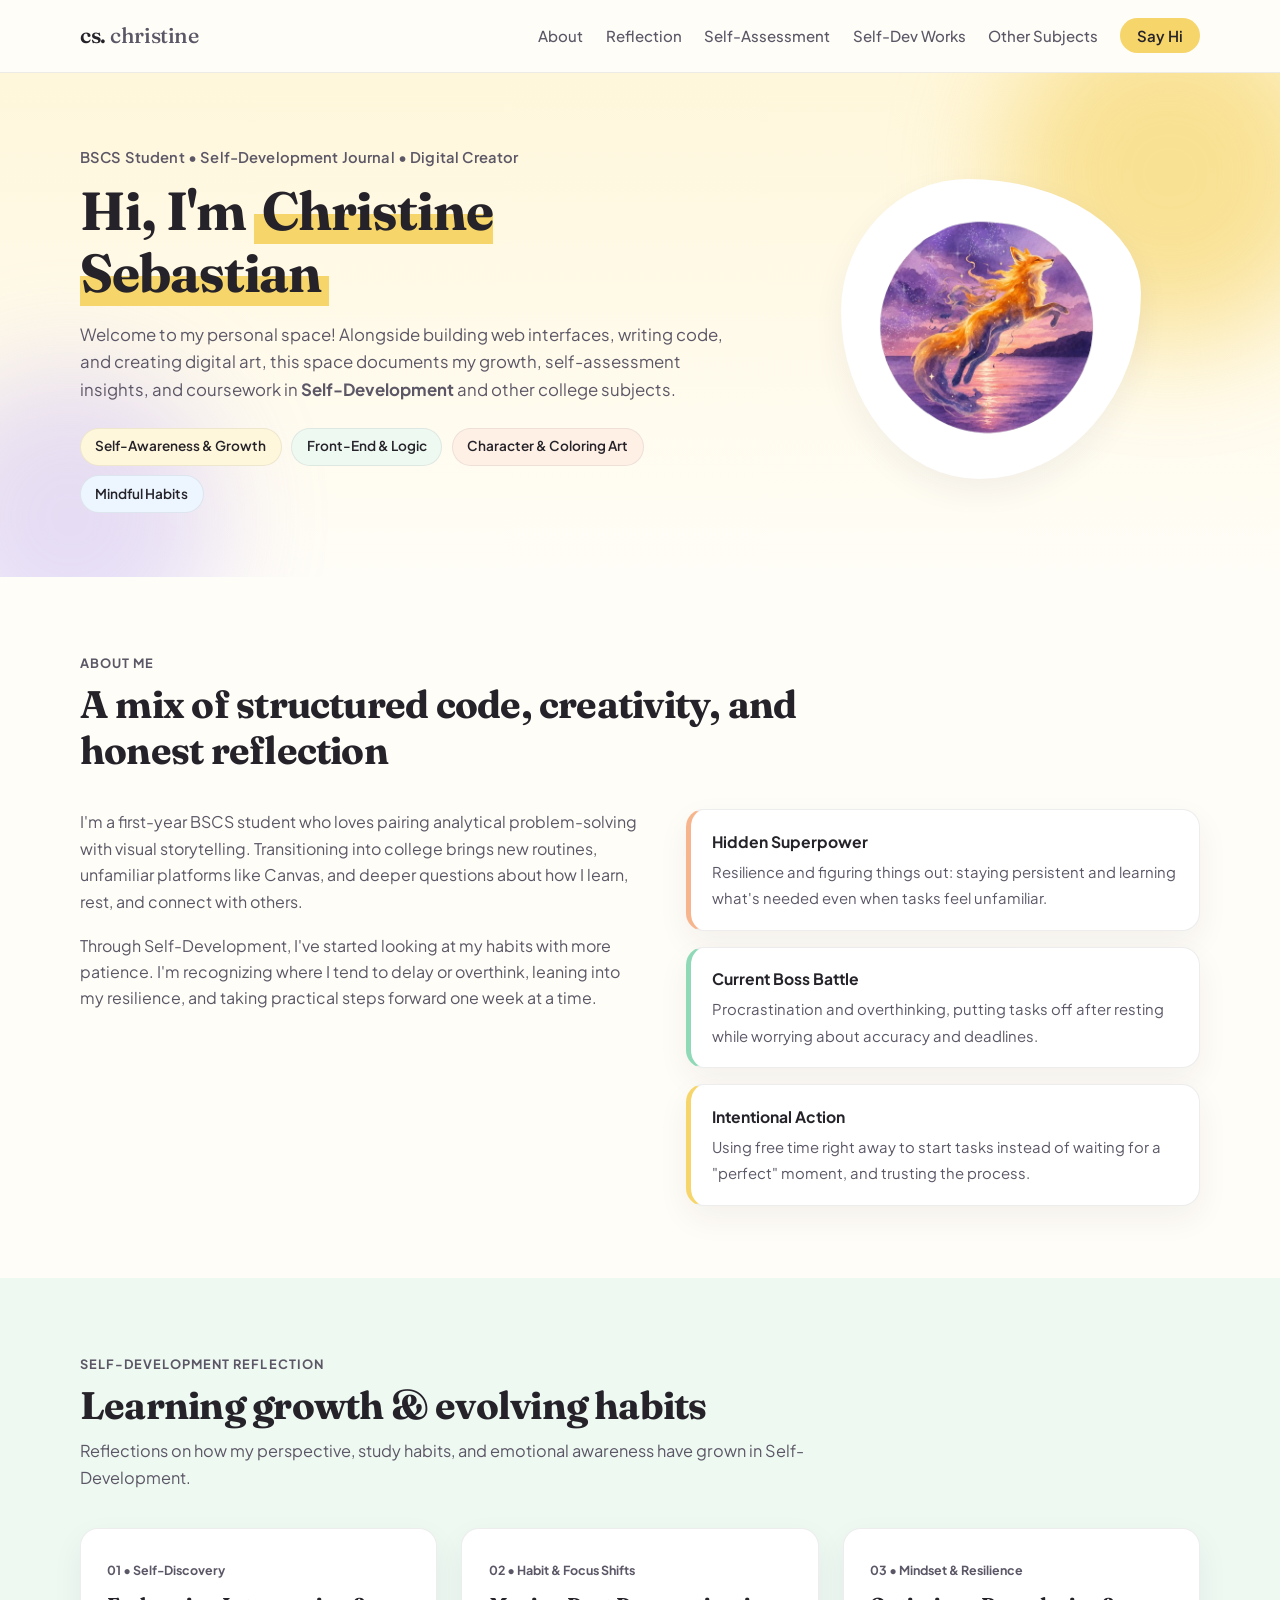
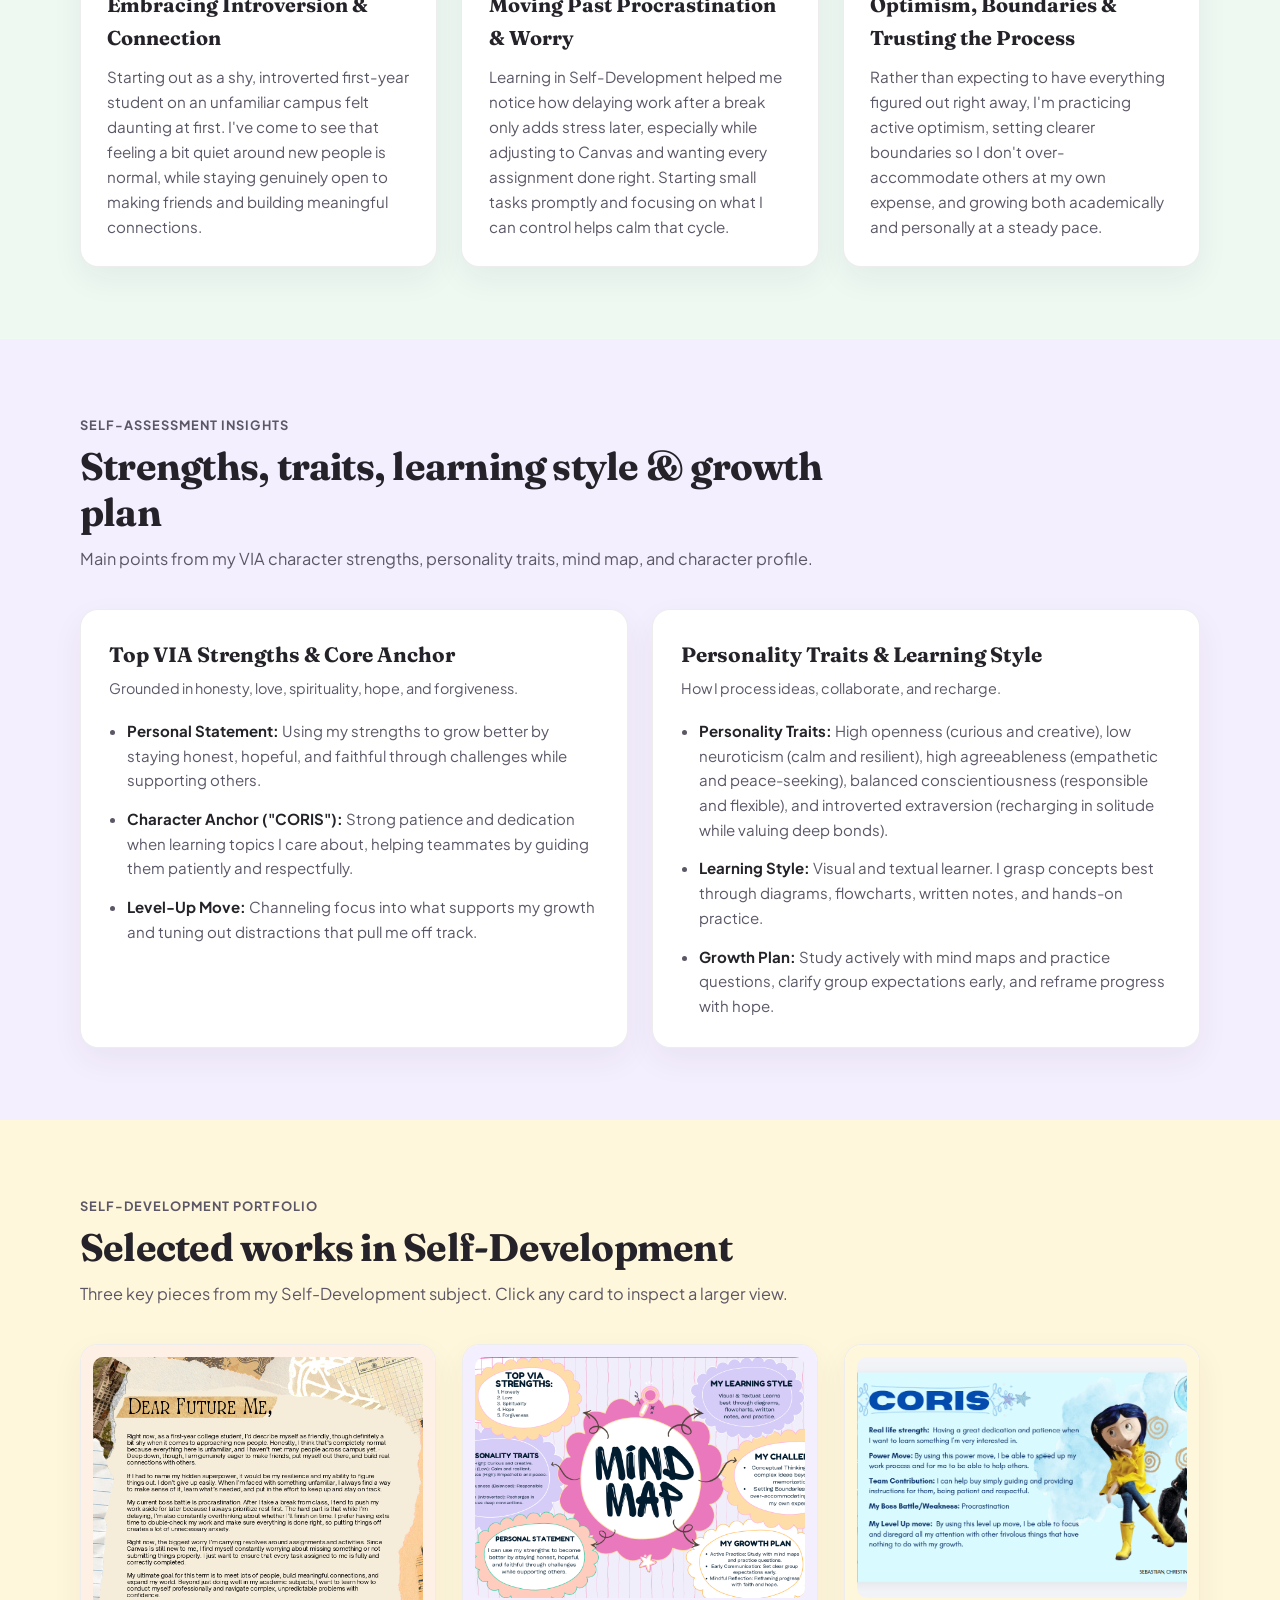
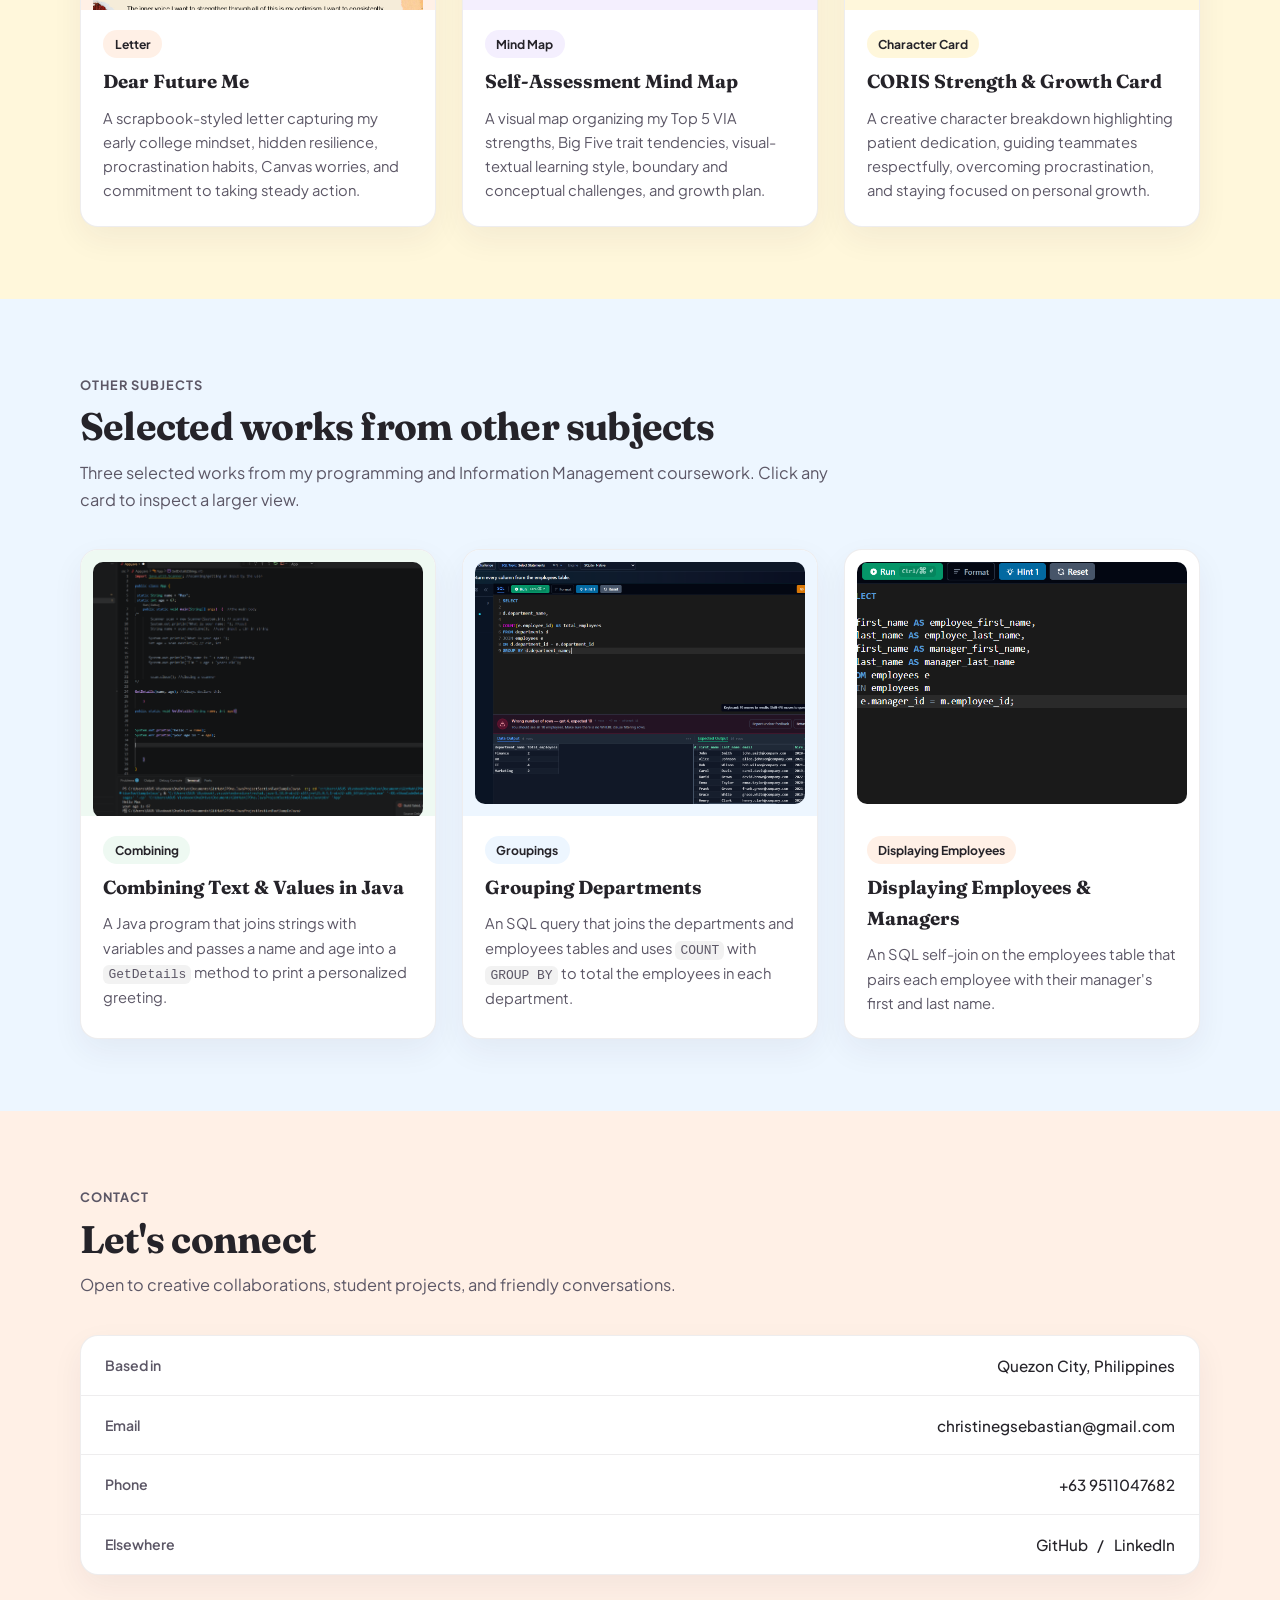
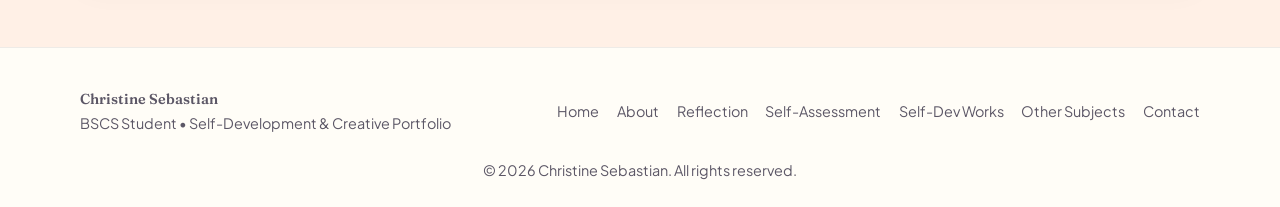
==== commit 3c989c22: "Fix page layout and move images into image folder" ====
--- a/index.html
+++ b/index.html
@@ -1,718 +1,352 @@
-<!DOCTYPE html>
-<html lang="en">
-<head>
-  <meta charset="UTF-8">
-  <meta name="viewport" content="width=dev<!DOCTYPE html>
-<html lang="en">
-<head>
-  <meta charset="UTF-8">
-  <meta name="viewport" content="width=device-width, initial-scale=1.0">
-  <meta name="author" content="Christine Sebastian">
-  <meta name="description" content="Personal portfolio of Christine Sebastian — BSCS student, web developer, digital illustrator, and Self-Development reflection.">
-  <title>Christine Sebastian — Portfolio &amp; Self-Development</title>
-  <link rel="preconnect" href="https://fonts.googleapis.com">
-  <link rel="preconnect" href="https://fonts.gstatic.com" crossorigin>
-  <link href="https://fonts.googleapis.com/css2?family=Fraunces:opsz,wght@9..144,500;9..144,600&family=Plus+Jakarta+Sans:wght@400;500;600;700&display=swap" rel="stylesheet">
-  <link rel="stylesheet" href="style.css">
-</head>
-<body id="top" class="is-loading theme-pastel">
-
-  <div class="page-loader" id="pageLoader" aria-hidden="true">
-    <div class="loader-badge">cs. <span>christine</span></div>
-  </div>
-
-  <header class="site-header">
-    <nav class="nav container" aria-label="Main navigation">
-      <a class="brand" href="#top">cs. <span>christine</span></a>
-
-      <input type="checkbox" id="nav-toggle" class="nav-toggle" aria-label="Toggle navigation menu">
-      <label for="nav-toggle" class="nav-burger" aria-hidden="true"><span></span></label>
-
-      <ul class="nav-links">
-        <li><a href="#about">About</a></li>
-        <li><a href="#self-dev">Reflection</a></li>
-        <li><a href="#assessment">Self-Assessment</a></li>
-        <li><a href="#self-dev-works">Self-Dev Works</a></li>
-        <li><a href="#other-subjects">Other Subjects</a></li>
-        <li><a href="#contact" class="nav-cta">Say Hi</a></li>
-      </ul>
-    </nav>
-  </header>
-
-  <main>
-
-    <!-- HERO SECTION -->
-    <section class="hero" aria-labelledby="hero-title">
-      <div class="blob blob-butter" aria-hidden="true"></div>
-      <div class="blob blob-lavender" aria-hidden="true"></div>
-
-      <div class="container hero-grid">
-        <div class="hero-text">
-          <p class="hero-kicker reveal-on-load">BSCS Student &bull; Self-Development Journal &bull; Digital Creator</p>
-          <h1 id="hero-title" class="reveal-on-load">Hi, I'm <span class="soft-highlight">Christine Sebastian</span></h1>
-          <p class="hero-intro reveal-on-load">
-            Welcome to my personal space! Alongside building web interfaces, writing code, and creating digital art, this space documents my growth, self-assessment insights, and coursework in <strong>Self-Development</strong> and other college subjects.
-          </p>
-
-          <div class="hero-pills reveal-on-load" aria-label="Core focus areas">
-            <span class="soft-pill pill-butter">Self-Awareness &amp; Growth</span>
-            <span class="soft-pill pill-mint">Front-End &amp; Logic</span>
-            <span class="soft-pill pill-peach">Character &amp; Coloring Art</span>
-            <span class="soft-pill pill-sky">Mindful Habits</span>
-          </div>
-        </div>
-
-        <figure class="photo reveal-on-load">
-          <div class="portrait-blob-wrap">
-            <img src="image/Untitled_design-removebg-preview.png" alt="Christine Sebastian personal mark">
-          </div>
-        </figure>
-      </div>
-    </section>
-
-    <!-- ABOUT & CORE IDENTITY -->
-    <section id="about" class="section about-pastel" aria-labelledby="about-title">
-      <div class="container">
-        <div class="section-heading reveal">
-          <span class="section-tag">About Me</span>
-          <h2 id="about-title">A mix of structured code, creativity, and honest reflection</h2>
-        </div>
-
-        <div class="about-editorial reveal">
-          <div class="about-story">
-            <p>
-              I'm a first-year BSCS student who loves pairing analytical problem-solving with visual storytelling. Transitioning into college brings new routines, unfamiliar platforms like Canvas, and deeper questions about how I learn, rest, and connect with others.
-            </p>
-            <p>
-              Through Self-Development, I've started looking at my habits with more patience—recognizing where I tend to delay or overthink, leaning into my resilience, and taking practical steps forward one week at a time.
-            </p>
-          </div>
-
-          <ul class="open-notes">
-            <li class="note-line note-peach">
-              <strong>Hidden Superpower</strong>
-              <span>Resilience and figuring things out—staying persistent and learning what's needed even when tasks feel unfamiliar.</span>
-            </li>
-            <li class="note-line note-mint">
-              <strong>Current Boss Battle</strong>
-              <span>Procrastination and overthinking—putting tasks off after resting while worrying about accuracy and deadlines.</span>
-            </li>
-            <li class="note-line note-butter">
-              <strong>Intentional Action</strong>
-              <span>Using free time right away to start tasks instead of waiting for a "perfect" moment, and trusting the process.</span>
-            </li>
-          </ul>
-        </div>
-      </div>
-    </section>
-
-    <!-- LEARNING GROWTH IN SELF-DEVELOPMENT -->
-    <section id="self-dev" class="section reflection-pastel" aria-labelledby="reflection-title">
-      <div class="container">
-        <div class="section-heading reveal">
-          <span class="section-tag">Self-Development Reflection</span>
-          <h2 id="reflection-title">Learning growth &amp; evolving habits</h2>
-          <p class="lead">
-            Reflections on how my perspective, study habits, and emotional awareness have grown in Self-Development.
-          </p>
-        </div>
-
-        <div class="reflection-grid reveal">
-          <article class="reflection-card card-butter">
-            <span class="card-step">01 &bull; Self-Discovery</span>
-            <h3>Embracing Introversion &amp; Connection</h3>
-            <p>
-              Starting out as a shy, introverted first-year student on an unfamiliar campus felt daunting at first. I've come to see that feeling a bit quiet around new people is normal, while staying genuinely open to making friends and building meaningful connections.
-            </p>
-          </article>
-
-          <article class="reflection-card card-mint">
-            <span class="card-step">02 &bull; Habit &amp; Focus Shifts</span>
-            <h3>Moving Past Procrastination &amp; Worry</h3>
-            <p>
-              Learning in Self-Development helped me notice how delaying work after a break only adds stress later—especially while adjusting to Canvas and wanting every assignment done right. Starting small tasks promptly and focusing on what I can control helps calm that cycle.
-            </p>
-          </article>
-
-          <article class="reflection-card card-peach">
-            <span class="card-step">03 &bull; Mindset &amp; Resilience</span>
-            <h3>Optimism, Boundaries &amp; Trusting the Process</h3>
-            <p>
-              Rather than expecting to have everything figured out right away, I'm practicing active optimism, setting clearer boundaries so I don't over-accommodate others at my own expense, and growing both academically and personally at a steady pace.
-            </p>
-          </article>
-        </div>
-      </div>
-    </section>
-
-    <!-- SELF-ASSESSMENT INSIGHTS (FROM PROVIDED IMAGES) -->
-    <section id="assessment" class="section assessment-pastel" aria-labelledby="assessment-title">
-      <div class="container">
-        <div class="section-heading reveal">
-          <span class="section-tag">Self-Assessment Insights</span>
-          <h2 id="assessment-title">Strengths, traits, learning style &amp; growth plan</h2>
-          <p class="lead">
-            Key takeaways synthesized from my VIA character strengths, personality traits, mind map, and character profile.
-          </p>
-        </div>
-
-        <div class="assessment-layout reveal">
-          <div class="assessment-panel">
-            <h3>Top VIA Strengths &amp; Core Anchor</h3>
-            <p class="panel-note">Grounded in honesty, love, spirituality, hope, and forgiveness.</p>
-            <ul class="insight-list">
-              <li><strong>Personal Statement:</strong> Using my strengths to grow better by staying honest, hopeful, and faithful through challenges while supporting others.</li>
-              <li><strong>Character Anchor ("CORIS"):</strong> Strong patience and dedication when learning topics I care about, helping teammates by guiding them patiently and respectfully.</li>
-              <li><strong>Level-Up Move:</strong> Channeling focus into what supports my growth and tuning out distractions that pull me off track.</li>
-            </ul>
-          </div>
-
-          <div class="assessment-panel">
-            <h3>Personality Traits &amp; Learning Style</h3>
-            <p class="panel-note">How I process ideas, collaborate, and recharge.</p>
-            <ul class="insight-list">
-              <li><strong>Personality Traits:</strong> High openness (curious and creative), low neuroticism (calm and resilient), high agreeableness (empathetic and peace-seeking), balanced conscientiousness (responsible and flexible), and introverted extraversion (recharging in solitude while valuing deep bonds).</li>
-              <li><strong>Learning Style:</strong> Visual and textual learner—grasping concepts best through diagrams, flowcharts, written notes, and hands-on practice.</li>
-              <li><strong>Growth Plan:</strong> Study actively with mind maps and practice questions, clarify group expectations early, and reframe progress with hope.</li>
-            </ul>
-          </div>
-        </div>
-      </div>
-    </section>
-
-    <!-- SELECTED WORKS: SELF-DEVELOPMENT (3 PROVIDED PICTURES) -->
-    <section id="self-dev-works" class="section projects-pastel" aria-labelledby="sd-works-title">
-      <div class="container">
-        <div class="section-heading reveal">
-          <span class="section-tag">Self-Development Portfolio</span>
-          <h2 id="sd-works-title">Selected works in Self-Development</h2>
-          <p class="lead">
-            Three key pieces from my Self-Development subject. Click any card to inspect a larger view.
-          </p>
-        </div>
-
-        <div class="three-card-grid reveal">
-          <article class="work-card" onclick="openFullImage('Dear Future Me Letter', 'Self-Development • Personal Letter & Reflection', 'image/Screenshot 2026-11-26 223833.png')">
-            <figure class="work-media shot-apricot">
-              <img src="image/Screenshot 2026-11-26 223833.png" alt="Dear Future Me scrapbook letter reflecting on first-year college life, resilience, and procrastination">
-            </figure>
-            <div class="work-body">
-              <span class="pill-badge badge-apricot">Letter</span>
-              <h3>Dear Future Me</h3>
-              <p>
-                A scrapbook-styled letter capturing my early college mindset, hidden resilience, procrastination habits, Canvas worries, and commitment to taking steady action.
-              </p>
-            </div>
-          </article>
-
-          <article class="work-card" onclick="openFullImage('Self-Assessment Mind Map', 'Self-Development • VIA Strengths, Traits & Growth Plan', 'image/Screenshot 2026-11-26 223702.png')">
-            <figure class="work-media shot-lavender">
-              <img src="image/Screenshot 2026-11-26 223702.png" alt="Self-assessment mind map showing Top VIA Strengths, personality traits, learning style, challenges, and growth plan">
-            </figure>
-            <div class="work-body">
-              <span class="pill-badge badge-lavender">Mind Map</span>
-              <h3>Self-Assessment Mind Map</h3>
-              <p>
-                A visual map organizing my Top 5 VIA strengths, Big Five trait tendencies, visual-textual learning style, boundary and conceptual challenges, and growth plan.
-              </p>
-            </div>
-          </article>
-
-          <article class="work-card" onclick="openFullImage('CORIS Character Profile', 'Self-Development • Strengths, Boss Battle & Level-Up Move', 'image/Screenshot 2026-09-24 150500.png')">
-            <figure class="work-media shot-butter">
-              <img src="image/Screenshot 2026-09-24 150500.png" alt="CORIS character card detailing real-life strength, power move, team contribution, boss battle, and level-up move">
-            </figure>
-            <div class="work-body">
-              <span class="pill-badge badge-butter">Character Card</span>
-              <h3>CORIS Strength &amp; Growth Card</h3>
-              <p>
-                A creative character breakdown highlighting patient dedication, guiding teammates respectfully, overcoming procrastination, and staying focused on personal growth.
-              </p>
-            </div>
-          </article>
-        </div>
-      </div>
-    </section>
-
-    <!-- SELECTED WORKS: OTHER SUBJECTS (3 PICTURES) -->
-    <section id="other-subjects" class="section other-subjects-pastel" aria-labelledby="other-title">
-      <div class="container">
-        <div class="section-heading reveal">
-          <span class="section-tag">Other Subjects</span>
-          <h2 id="other-title">Selected works from other subjects</h2>
-          <p class="lead">
-            Three selected visual works from my other academic and creative subjects (replace the image paths below with your 3 chosen picture files).
-          </p>
-        </div>
-
-        <div class="three-card-grid reveal">
-          <article class="work-card" onclick="openFullImage('Combining', 'Selected Coursework • Combining', 'image/Screenshot 2026-11-03 091425.png')">
-            <figure class="work-media shot-mint">
-              <img src="image/Screenshot 2026-11-03 091425.png" alt="Information Management Code, Combining Informations">
-            </figure>
-            <div class="work-body">
-              <span class="pill-badge badge-mint">Combining</span>
-              <h3>Selected Work 1</h3>
-              <p>
-                Visual work from another subject—update <code>images/other-subject-1.jpg</code> 
-            </div>
-          </article>
-
-          <article class="work-card" onclick="openFullImage('Other Subject Work 2', 'Selected Coursework • Subject 2', 'image/Screenshot 2026-10-15 114901.png')">
-            <figure class="work-media shot-sky">
-              <img src="image/Screenshot 2026-10-15 114901.png" alt="Information Management Code, Grouping Departments">
-            </figure>
-            <div class="work-body">
-              <span class="pill-badge badge-sky">Groupings</span>
-              <h3>Selected Work 2</h3>
-              <p>
-                Visual work from another subject—update <code>images/other-subject-2.jpg</code> 
-              </p>
-            </div>
-          </article>
-
-          <article class="work-card" onclick="openFullImage('Other Subject Work 3', 'Selected Coursework • Subject 3', 'image/Screenshot 2026-10-15 115936.png')">
-            <figure class="work-media shot-peach">
-              <img src="image/Screenshot 2026-10-15 115936.png" alt="Information Management Code, Displaying Employees">
-            </figure>
-            <div class="work-body">
-              <span class="pill-badge badge-peach">Displaying Employees</span>
-              <h3>Selected Work 3</h3>
-              <p>
-                Visual work from another subject—update <code>images/other-subject-3.jpg</code> 
-              </p>
-            </div>
-          </article>
-        </div>
-      </div>
-    </section>
-
-    <!-- CONTACT SECTION -->
-    <section id="contact" class="section contact-pastel reveal" aria-labelledby="contact-title">
-      <div class="container">
-        <div class="section-heading">
-          <span class="section-tag">Contact</span>
-          <h2 id="contact-title">Let's connect</h2>
-          <p class="lead">Open to creative collaborations, student projects, and friendly conversations.</p>
-        </div>
-
-        <div class="contact-clean-list">
-          <div class="contact-row">
-            <span class="contact-key">Based in</span>
-            <span class="contact-val">Quezon City, Philippines</span>
-          </div>
-
-          <div class="contact-row">
-            <span class="contact-key">Email</span>
-            <a class="contact-val" href="mailto:christinegsebastian@gmail.com">christinegsebastian@gmail.com</a>
-          </div>
-
-          <div class="contact-row">
-            <span class="contact-key">Phone</span>
-            <a class="contact-val" href="tel:+639511047682">+63 9511047682</a>
-          </div>
-
-          <div class="contact-row">
-            <span class="contact-key">Elsewhere</span>
-            <span class="contact-val contact-links">
-              <a href="https://github.com/SN003-ship-it" target="_blank" rel="noopener noreferrer">GitHub</a>
-              <span aria-hidden="true">/</span>
-              <a href="https://www.linkedin.com/in/christinesebastian" target="_blank" rel="noopener noreferrer">LinkedIn</a>
-            </span>
-          </div>
-        </div>
-      </div>
-    </section>
-  </main>
-
-  <!-- LIGHTBOX MODAL -->
-  <div id="imageLightbox" class="lightbox" role="dialog" aria-modal="true" aria-labelledby="lightboxTitle">
-    <button type="button" class="close-lightbox" onclick="closeFullImage()" aria-label="Close enlarged preview">&times;</button>
-    <div class="lightbox-content">
-      <div id="lightboxImagePlaceholder" class="lightbox-img-box">
-        <img id="lightboxImg" src="" alt="">
-      </div>
-      <h3 id="lightboxTitle">Artwork Title</h3>
-      <p id="lightboxTag" class="lightbox-tag"></p>
-    </div>
-  </div>
-
-  <footer class="site-footer">
-    <div class="container footer-grid">
-      <div>
-        <p class="footer-name">Christine Sebastian</p>
-        <p>BSCS Student &bull; Self-Development &amp; Creative Portfolio</p>
-      </div>
-      <nav aria-label="Footer navigation">
-        <ul class="footer-links">
-          <li><a href="#top">Home</a></li>
-          <li><a href="#about">About</a></li>
-          <li><a href="#self-dev">Reflection</a></li>
-          <li><a href="#assessment">Self-Assessment</a></li>
-          <li><a href="#self-dev-works">Self-Dev Works</a></li>
-          <li><a href="#other-subjects">Other Subjects</a></li>
-          <li><a href="#contact">Contact</a></li>
-        </ul>
-      </nav>
-    </div>
-    <p class="copyright">&copy; 2026 Christine Sebastian. All rights reserved.</p>
-  </footer>
-
-  <script src="java.js"></script>
-</body>
-</html>ice-width, initial-scale=1.0">
-  <meta name="author" content="Christine Sebastian">
-  <meta name="description" content="Personal portfolio of Christine Sebastian — BSCS student, web developer, digital illustrator, and Self-Development reflection.">
-  <title>Christine Sebastian — Portfolio &amp; Self-Development</title>
-  <link rel="preconnect" href="https://fonts.googleapis.com">
-  <link rel="preconnect" href="https://fonts.gstatic.com" crossorigin>
-  <link href="https://fonts.googleapis.com/css2?family=Fraunces:opsz,wght@9..144,500;9..144,600&family=Plus+Jakarta+Sans:wght@400;500;600;700&display=swap" rel="stylesheet">
-  <link rel="stylesheet" href="style.css">
-</head>
-<body id="top" class="is-loading theme-pastel">
-
-  <div class="page-loader" id="pageLoader" aria-hidden="true">
-    <div class="loader-badge">cs. <span>christine</span></div>
-  </div>
-
-  <header class="site-header">
-    <nav class="nav container" aria-label="Main navigation">
-      <a class="brand" href="#top">cs. <span>christine</span></a>
-
-      <input type="checkbox" id="nav-toggle" class="nav-toggle" aria-label="Toggle navigation menu">
-      <label for="nav-toggle" class="nav-burger" aria-hidden="true"><span></span></label>
-
-      <ul class="nav-links">
-        <li><a href="#about">About</a></li>
-        <li><a href="#self-dev">Reflection</a></li>
-        <li><a href="#assessment">Self-Assessment</a></li>
-        <li><a href="#self-dev-works">Self-Dev Works</a></li>
-        <li><a href="#other-subjects">Other Subjects</a></li>
-        <li><a href="#contact" class="nav-cta">Say Hi</a></li>
-      </ul>
-    </nav>
-  </header>
-
-  <main>
-
-    <!-- HERO SECTION -->
-    <section class="hero" aria-labelledby="hero-title">
-      <div class="blob blob-butter" aria-hidden="true"></div>
-      <div class="blob blob-lavender" aria-hidden="true"></div>
-
-      <div class="container hero-grid">
-        <div class="hero-text">
-          <p class="hero-kicker reveal-on-load">BSCS Student &bull; Self-Development Journal &bull; Digital Creator</p>
-          <h1 id="hero-title" class="reveal-on-load">Hi, I'm <span class="soft-highlight">Christine Sebastian</span></h1>
-          <p class="hero-intro reveal-on-load">
-            Welcome to my personal space! Alongside building web interfaces, writing code, and creating digital art, this space documents my growth, self-assessment insights, and coursework in <strong>Self-Development</strong> and other college subjects.
-          </p>
-
-          <div class="hero-pills reveal-on-load" aria-label="Core focus areas">
-            <span class="soft-pill pill-butter">Self-Awareness &amp; Growth</span>
-            <span class="soft-pill pill-mint">Front-End &amp; Logic</span>
-            <span class="soft-pill pill-peach">Character &amp; Coloring Art</span>
-            <span class="soft-pill pill-sky">Mindful Habits</span>
-          </div>
-        </div>
-
-        <figure class="photo reveal-on-load">
-          <div class="portrait-blob-wrap">
-            <img src="images/Untitled_design-removebg-preview.png" alt="Christine Sebastian personal mark">
-          </div>
-        </figure>
-      </div>
-    </section>
-
-    <!-- ABOUT & CORE IDENTITY -->
-    <section id="about" class="section about-pastel" aria-labelledby="about-title">
-      <div class="container">
-        <div class="section-heading reveal">
-          <span class="section-tag">About Me</span>
-          <h2 id="about-title">A mix of structured code, creativity, and honest reflection</h2>
-        </div>
-
-        <div class="about-editorial reveal">
-          <div class="about-story">
-            <p>
-              I'm a first-year BSCS student who loves pairing analytical problem-solving with visual storytelling. Transitioning into college brings new routines, unfamiliar platforms like Canvas, and deeper questions about how I learn, rest, and connect with others.
-            </p>
-            <p>
-              Through Self-Development, I've started looking at my habits with more patience—recognizing where I tend to delay or overthink, leaning into my resilience, and taking practical steps forward one week at a time.
-            </p>
-          </div>
-
-          <ul class="open-notes">
-            <li class="note-line note-peach">
-              <strong>Hidden Superpower</strong>
-              <span>Resilience and figuring things out—staying persistent and learning what's needed even when tasks feel unfamiliar.</span>
-            </li>
-            <li class="note-line note-mint">
-              <strong>Current Boss Battle</strong>
-              <span>Procrastination and overthinking—putting tasks off after resting while worrying about accuracy and deadlines.</span>
-            </li>
-            <li class="note-line note-butter">
-              <strong>Intentional Action</strong>
-              <span>Using free time right away to start tasks instead of waiting for a "perfect" moment, and trusting the process.</span>
-            </li>
-          </ul>
-        </div>
-      </div>
-    </section>
-
-    <!-- LEARNING GROWTH IN SELF-DEVELOPMENT -->
-    <section id="self-dev" class="section reflection-pastel" aria-labelledby="reflection-title">
-      <div class="container">
-        <div class="section-heading reveal">
-          <span class="section-tag">Self-Development Reflection</span>
-          <h2 id="reflection-title">Learning growth &amp; evolving habits</h2>
-          <p class="lead">
-            Reflections on how my perspective, study habits, and emotional awareness have grown in Self-Development.
-          </p>
-        </div>
-
-        <div class="reflection-grid reveal">
-          <article class="reflection-card card-butter">
-            <span class="card-step">01 &bull; Self-Discovery</span>
-            <h3>Embracing Introversion &amp; Connection</h3>
-            <p>
-              Starting out as a shy, introverted first-year student on an unfamiliar campus felt daunting at first. I've come to see that feeling a bit quiet around new people is normal, while staying genuinely open to making friends and building meaningful connections.
-            </p>
-          </article>
-
-          <article class="reflection-card card-mint">
-            <span class="card-step">02 &bull; Habit &amp; Focus Shifts</span>
-            <h3>Moving Past Procrastination &amp; Worry</h3>
-            <p>
-              Learning in Self-Development helped me notice how delaying work after a break only adds stress later—especially while adjusting to Canvas and wanting every assignment done right. Starting small tasks promptly and focusing on what I can control helps calm that cycle.
-            </p>
-          </article>
-
-          <article class="reflection-card card-peach">
-            <span class="card-step">03 &bull; Mindset &amp; Resilience</span>
-            <h3>Optimism, Boundaries &amp; Trusting the Process</h3>
-            <p>
-              Rather than expecting to have everything figured out right away, I'm practicing active optimism, setting clearer boundaries so I don't over-accommodate others at my own expense, and growing both academically and personally at a steady pace.
-            </p>
-          </article>
-        </div>
-      </div>
-    </section>
-
-    <!-- SELF-ASSESSMENT INSIGHTS (FROM PROVIDED IMAGES) -->
-    <section id="assessment" class="section assessment-pastel" aria-labelledby="assessment-title">
-      <div class="container">
-        <div class="section-heading reveal">
-          <span class="section-tag">Self-Assessment Insights</span>
-          <h2 id="assessment-title">Strengths, traits, learning style &amp; growth plan</h2>
-          <p class="lead">
-            Key takeaways synthesized from my VIA character strengths, personality traits, mind map, and character profile.
-          </p>
-        </div>
-
-        <div class="assessment-layout reveal">
-          <div class="assessment-panel">
-            <h3>Top VIA Strengths &amp; Core Anchor</h3>
-            <p class="panel-note">Grounded in honesty, love, spirituality, hope, and forgiveness.</p>
-            <ul class="insight-list">
-              <li><strong>Personal Statement:</strong> Using my strengths to grow better by staying honest, hopeful, and faithful through challenges while supporting others.</li>
-              <li><strong>Character Anchor ("CORIS"):</strong> Strong patience and dedication when learning topics I care about, helping teammates by guiding them patiently and respectfully.</li>
-              <li><strong>Level-Up Move:</strong> Channeling focus into what supports my growth and tuning out distractions that pull me off track.</li>
-            </ul>
-          </div>
-
-          <div class="assessment-panel">
-            <h3>Personality Traits &amp; Learning Style</h3>
-            <p class="panel-note">How I process ideas, collaborate, and recharge.</p>
-            <ul class="insight-list">
-              <li><strong>Personality Traits:</strong> High openness (curious and creative), low neuroticism (calm and resilient), high agreeableness (empathetic and peace-seeking), balanced conscientiousness (responsible and flexible), and introverted extraversion (recharging in solitude while valuing deep bonds).</li>
-              <li><strong>Learning Style:</strong> Visual and textual learner—grasping concepts best through diagrams, flowcharts, written notes, and hands-on practice.</li>
-              <li><strong>Growth Plan:</strong> Study actively with mind maps and practice questions, clarify group expectations early, and reframe progress with hope.</li>
-            </ul>
-          </div>
-        </div>
-      </div>
-    </section>
-
-    <!-- SELECTED WORKS: SELF-DEVELOPMENT (3 PROVIDED PICTURES) -->
-    <section id="self-dev-works" class="section projects-pastel" aria-labelledby="sd-works-title">
-      <div class="container">
-        <div class="section-heading reveal">
-          <span class="section-tag">Self-Development Portfolio</span>
-          <h2 id="sd-works-title">Selected works in Self-Development</h2>
-          <p class="lead">
-            Three key pieces from my Self-Development subject. Click any card to inspect a larger view.
-          </p>
-        </div>
-
-        <div class="three-card-grid reveal">
-          <article class="work-card" onclick="openFullImage('Dear Future Me Letter', 'Self-Development • Personal Letter & Reflection', 'images/Screenshot 2026-11-26 223833.jpg')">
-            <figure class="work-media shot-apricot">
-              <img src="images/Screenshot 2026-11-26 223833.jpg" alt="Dear Future Me scrapbook letter reflecting on first-year college life, resilience, and procrastination">
-            </figure>
-            <div class="work-body">
-              <span class="pill-badge badge-apricot">Letter</span>
-              <h3>Dear Future Me</h3>
-              <p>
-                A scrapbook-styled letter capturing my early college mindset, hidden resilience, procrastination habits, Canvas worries, and commitment to taking steady action.
-              </p>
-            </div>
-          </article>
-
-          <article class="work-card" onclick="openFullImage('Self-Assessment Mind Map', 'Self-Development • VIA Strengths, Traits & Growth Plan', 'images/Screenshot 2026-11-26 223702.jpg')">
-            <figure class="work-media shot-lavender">
-              <img src="images/Screenshot 2026-11-26 223702.jpg" alt="Self-assessment mind map showing Top VIA Strengths, personality traits, learning style, challenges, and growth plan">
-            </figure>
-            <div class="work-body">
-              <span class="pill-badge badge-lavender">Mind Map</span>
-              <h3>Self-Assessment Mind Map</h3>
-              <p>
-                A visual map organizing my Top 5 VIA strengths, Big Five trait tendencies, visual-textual learning style, boundary and conceptual challenges, and growth plan.
-              </p>
-            </div>
-          </article>
-
-          <article class="work-card" onclick="openFullImage('CORIS Character Profile', 'Self-Development • Strengths, Boss Battle & Level-Up Move', 'images/Screenshot 2026-09-24 150500.jpg')">
-            <figure class="work-media shot-butter">
-              <img src="images/Screenshot 2026-09-24 150500.jpg" alt="CORIS character card detailing real-life strength, power move, team contribution, boss battle, and level-up move">
-            </figure>
-            <div class="work-body">
-              <span class="pill-badge badge-butter">Character Card</span>
-              <h3>CORIS Strength &amp; Growth Card</h3>
-              <p>
-                A creative character breakdown highlighting patient dedication, guiding teammates respectfully, overcoming procrastination, and staying focused on personal growth.
-              </p>
-            </div>
-          </article>
-        </div>
-      </div>
-    </section>
-
-    <!-- SELECTED WORKS: OTHER SUBJECTS (3 PICTURES) -->
-    <section id="other-subjects" class="section other-subjects-pastel" aria-labelledby="other-title">
-      <div class="container">
-        <div class="section-heading reveal">
-          <span class="section-tag">Other Subjects</span>
-          <h2 id="other-title">Selected works from other subjects</h2>
-          <p class="lead">
-            Three selected visual works from my other academic and creative subjects (replace the image paths below with your 3 chosen picture files).
-          </p>
-        </div>
-
-        <div class="three-card-grid reveal">
-          <article class="work-card" onclick="openFullImage('Other Subject Work 1', 'Selected Coursework • Subject 1', 'images/other-subject-1.jpg')">
-            <figure class="work-media shot-mint">
-              <img src="images/other-subject-1.jpg" alt="Selected work 1 from another subject">
-            </figure>
-            <div class="work-body">
-              <span class="pill-badge badge-mint">Subject Work 01</span>
-              <h3>Selected Work 1</h3>
-              <p>
-                Visual work from another subject—update <code>images/other-subject-1.jpg</code> and title/description as needed.
-              </p>
-            </div>
-          </article>
-
-          <article class="work-card" onclick="openFullImage('Other Subject Work 2', 'Selected Coursework • Subject 2', 'images/other-subject-2.jpg')">
-            <figure class="work-media shot-sky">
-              <img src="images/other-subject-2.jpg" alt="Selected work 2 from another subject">
-            </figure>
-            <div class="work-body">
-              <span class="pill-badge badge-sky">Subject Work 02</span>
-              <h3>Selected Work 2</h3>
-              <p>
-                Visual work from another subject—update <code>images/other-subject-2.jpg</code> and title/description as needed.
-              </p>
-            </div>
-          </article>
-
-          <article class="work-card" onclick="openFullImage('Other Subject Work 3', 'Selected Coursework • Subject 3', 'images/other-subject-3.jpg')">
-            <figure class="work-media shot-peach">
-              <img src="images/other-subject-3.jpg" alt="Selected work 3 from another subject">
-            </figure>
-            <div class="work-body">
-              <span class="pill-badge badge-peach">Subject Work 03</span>
-              <h3>Selected Work 3</h3>
-              <p>
-                Visual work from another subject—update <code>images/other-subject-3.jpg</code> and title/description as needed.
-              </p>
-            </div>
-          </article>
-        </div>
-      </div>
-    </section>
-
-    <!-- CONTACT SECTION -->
-    <section id="contact" class="section contact-pastel reveal" aria-labelledby="contact-title">
-      <div class="container">
-        <div class="section-heading">
-          <span class="section-tag">Contact</span>
-          <h2 id="contact-title">Let's connect</h2>
-          <p class="lead">Open to creative collaborations, student projects, and friendly conversations.</p>
-        </div>
-
-        <div class="contact-clean-list">
-          <div class="contact-row">
-            <span class="contact-key">Based in</span>
-            <span class="contact-val">Quezon City, Philippines</span>
-          </div>
-
-          <div class="contact-row">
-            <span class="contact-key">Email</span>
-            <a class="contact-val" href="mailto:christinegsebastian@gmail.com">christinegsebastian@gmail.com</a>
-          </div>
-
-          <div class="contact-row">
-            <span class="contact-key">Phone</span>
-            <a class="contact-val" href="tel:+639511047682">+63 9511047682</a>
-          </div>
-
-          <div class="contact-row">
-            <span class="contact-key">Elsewhere</span>
-            <span class="contact-val contact-links">
-              <a href="https://github.com/SN003-ship-it" target="_blank" rel="noopener noreferrer">GitHub</a>
-              <span aria-hidden="true">/</span>
-              <a href="https://www.linkedin.com/in/christinesebastian" target="_blank" rel="noopener noreferrer">LinkedIn</a>
-            </span>
-          </div>
-        </div>
-      </div>
-    </section>
-  </main>
-
-  <!-- LIGHTBOX MODAL -->
-  <div id="imageLightbox" class="lightbox" role="dialog" aria-modal="true" aria-labelledby="lightboxTitle">
-    <button type="button" class="close-lightbox" onclick="closeFullImage()" aria-label="Close enlarged preview">&times;</button>
-    <div class="lightbox-content">
-      <div id="lightboxImagePlaceholder" class="lightbox-img-box">
-        <img id="lightboxImg" src="" alt="">
-      </div>
-      <h3 id="lightboxTitle">Artwork Title</h3>
-      <p id="lightboxTag" class="lightbox-tag"></p>
-    </div>
-  </div>
-
-  <footer class="site-footer">
-    <div class="container footer-grid">
-      <div>
-        <p class="footer-name">Christine Sebastian</p>
-        <p>BSCS Student &bull; Self-Development &amp; Creative Portfolio</p>
-      </div>
-      <nav aria-label="Footer navigation">
-        <ul class="footer-links">
-          <li><a href="#top">Home</a></li>
-          <li><a href="#about">About</a></li>
-          <li><a href="#self-dev">Reflection</a></li>
-          <li><a href="#assessment">Self-Assessment</a></li>
-          <li><a href="#self-dev-works">Self-Dev Works</a></li>
-          <li><a href="#other-subjects">Other Subjects</a></li>
-          <li><a href="#contact">Contact</a></li>
-        </ul>
-      </nav>
-    </div>
-    <p class="copyright">&copy; 2026 Christine Sebastian. All rights reserved.</p>
-  </footer>
-
-  <script src="java.js"></script>
-</body>
-</html>+<!DOCTYPE html>
+<html lang="en">
+<head>
+  <meta charset="UTF-8">
+  <meta name="viewport" content="width=device-width, initial-scale=1.0">
+  <meta name="author" content="Christine Sebastian">
+  <meta name="description" content="Personal portfolio of Christine Sebastian, a BSCS student, web developer and digital illustrator, with her Self-Development reflections.">
+  <title>Christine Sebastian | Portfolio &amp; Self-Development</title>
+  <link rel="preconnect" href="https://fonts.googleapis.com">
+  <link rel="preconnect" href="https://fonts.gstatic.com" crossorigin>
+  <link href="https://fonts.googleapis.com/css2?family=Fraunces:opsz,wght@9..144,500;9..144,600&family=Plus+Jakarta+Sans:wght@400;500;600;700&display=swap" rel="stylesheet">
+  <link rel="stylesheet" href="style.css">
+</head>
+<body id="top" class="is-loading">
+
+  <div class="page-loader" id="pageLoader" aria-hidden="true">
+    <div class="loader-badge">cs. <span>christine</span></div>
+  </div>
+
+  <header class="site-header">
+    <nav class="nav container" aria-label="Main navigation">
+      <a class="brand" href="#top">cs. <span>christine</span></a>
+
+      <input type="checkbox" id="nav-toggle" class="nav-toggle" aria-label="Toggle navigation menu">
+      <label for="nav-toggle" class="nav-burger" aria-hidden="true"><span></span></label>
+
+      <ul class="nav-links">
+        <li><a href="#about">About</a></li>
+        <li><a href="#self-dev">Reflection</a></li>
+        <li><a href="#assessment">Self-Assessment</a></li>
+        <li><a href="#self-dev-works">Self-Dev Works</a></li>
+        <li><a href="#other-subjects">Other Subjects</a></li>
+        <li><a href="#contact" class="nav-cta">Say Hi</a></li>
+      </ul>
+    </nav>
+  </header>
+
+  <main>
+
+    <section class="hero" aria-labelledby="hero-title">
+      <div class="blob blob-butter" aria-hidden="true"></div>
+      <div class="blob blob-lavender" aria-hidden="true"></div>
+
+      <div class="container hero-grid">
+        <div class="hero-text">
+          <p class="hero-kicker">BSCS Student &bull; Self-Development Journal &bull; Digital Creator</p>
+          <h1 id="hero-title">Hi, I'm <span class="soft-highlight">Christine Sebastian</span></h1>
+          <p class="hero-intro">
+            Welcome to my personal space! Alongside building web interfaces, writing code, and creating digital art, this space documents my growth, self-assessment insights, and coursework in <strong>Self-Development</strong> and other college subjects.
+          </p>
+
+          <div class="hero-pills" aria-label="Core focus areas">
+            <span class="soft-pill pill-butter">Self-Awareness &amp; Growth</span>
+            <span class="soft-pill pill-mint">Front-End &amp; Logic</span>
+            <span class="soft-pill pill-peach">Character &amp; Coloring Art</span>
+            <span class="soft-pill pill-sky">Mindful Habits</span>
+          </div>
+        </div>
+
+        <figure class="photo">
+          <div class="portrait-blob-wrap">
+            <img src="image/Untitled_design-removebg-preview.png" alt="Christine Sebastian personal mark">
+          </div>
+        </figure>
+      </div>
+    </section>
+
+    <section id="about" class="section about-pastel" aria-labelledby="about-title">
+      <div class="container">
+        <div class="section-heading reveal">
+          <span class="section-tag">About Me</span>
+          <h2 id="about-title">A mix of structured code, creativity, and honest reflection</h2>
+        </div>
+
+        <div class="about-editorial reveal">
+          <div class="about-story">
+            <p>
+              I'm a first-year BSCS student who loves pairing analytical problem-solving with visual storytelling. Transitioning into college brings new routines, unfamiliar platforms like Canvas, and deeper questions about how I learn, rest, and connect with others.
+            </p>
+            <p>
+              Through Self-Development, I've started looking at my habits with more patience. I'm recognizing where I tend to delay or overthink, leaning into my resilience, and taking practical steps forward one week at a time.
+            </p>
+          </div>
+
+          <ul class="open-notes">
+            <li class="note-line note-peach">
+              <strong>Hidden Superpower</strong>
+              <span>Resilience and figuring things out: staying persistent and learning what's needed even when tasks feel unfamiliar.</span>
+            </li>
+            <li class="note-line note-mint">
+              <strong>Current Boss Battle</strong>
+              <span>Procrastination and overthinking, putting tasks off after resting while worrying about accuracy and deadlines.</span>
+            </li>
+            <li class="note-line note-butter">
+              <strong>Intentional Action</strong>
+              <span>Using free time right away to start tasks instead of waiting for a "perfect" moment, and trusting the process.</span>
+            </li>
+          </ul>
+        </div>
+      </div>
+    </section>
+
+    <section id="self-dev" class="section reflection-pastel" aria-labelledby="reflection-title">
+      <div class="container">
+        <div class="section-heading reveal">
+          <span class="section-tag">Self-Development Reflection</span>
+          <h2 id="reflection-title">Learning growth &amp; evolving habits</h2>
+          <p class="lead">
+            Reflections on how my perspective, study habits, and emotional awareness have grown in Self-Development.
+          </p>
+        </div>
+
+        <div class="reflection-grid reveal">
+          <article class="reflection-card card-butter">
+            <span class="card-step">01 &bull; Self-Discovery</span>
+            <h3>Embracing Introversion &amp; Connection</h3>
+            <p>
+              Starting out as a shy, introverted first-year student on an unfamiliar campus felt daunting at first. I've come to see that feeling a bit quiet around new people is normal, while staying genuinely open to making friends and building meaningful connections.
+            </p>
+          </article>
+
+          <article class="reflection-card card-mint">
+            <span class="card-step">02 &bull; Habit &amp; Focus Shifts</span>
+            <h3>Moving Past Procrastination &amp; Worry</h3>
+            <p>
+              Learning in Self-Development helped me notice how delaying work after a break only adds stress later, especially while adjusting to Canvas and wanting every assignment done right. Starting small tasks promptly and focusing on what I can control helps calm that cycle.
+            </p>
+          </article>
+
+          <article class="reflection-card card-peach">
+            <span class="card-step">03 &bull; Mindset &amp; Resilience</span>
+            <h3>Optimism, Boundaries &amp; Trusting the Process</h3>
+            <p>
+              Rather than expecting to have everything figured out right away, I'm practicing active optimism, setting clearer boundaries so I don't over-accommodate others at my own expense, and growing both academically and personally at a steady pace.
+            </p>
+          </article>
+        </div>
+      </div>
+    </section>
+
+    <section id="assessment" class="section assessment-pastel" aria-labelledby="assessment-title">
+      <div class="container">
+        <div class="section-heading reveal">
+          <span class="section-tag">Self-Assessment Insights</span>
+          <h2 id="assessment-title">Strengths, traits, learning style &amp; growth plan</h2>
+          <p class="lead">
+            Main points from my VIA character strengths, personality traits, mind map, and character profile.
+          </p>
+        </div>
+
+        <div class="assessment-layout reveal">
+          <div class="assessment-panel">
+            <h3>Top VIA Strengths &amp; Core Anchor</h3>
+            <p class="panel-note">Grounded in honesty, love, spirituality, hope, and forgiveness.</p>
+            <ul class="insight-list">
+              <li><strong>Personal Statement:</strong> Using my strengths to grow better by staying honest, hopeful, and faithful through challenges while supporting others.</li>
+              <li><strong>Character Anchor ("CORIS"):</strong> Strong patience and dedication when learning topics I care about, helping teammates by guiding them patiently and respectfully.</li>
+              <li><strong>Level-Up Move:</strong> Channeling focus into what supports my growth and tuning out distractions that pull me off track.</li>
+            </ul>
+          </div>
+
+          <div class="assessment-panel">
+            <h3>Personality Traits &amp; Learning Style</h3>
+            <p class="panel-note">How I process ideas, collaborate, and recharge.</p>
+            <ul class="insight-list">
+              <li><strong>Personality Traits:</strong> High openness (curious and creative), low neuroticism (calm and resilient), high agreeableness (empathetic and peace-seeking), balanced conscientiousness (responsible and flexible), and introverted extraversion (recharging in solitude while valuing deep bonds).</li>
+              <li><strong>Learning Style:</strong> Visual and textual learner. I grasp concepts best through diagrams, flowcharts, written notes, and hands-on practice.</li>
+              <li><strong>Growth Plan:</strong> Study actively with mind maps and practice questions, clarify group expectations early, and reframe progress with hope.</li>
+            </ul>
+          </div>
+        </div>
+      </div>
+    </section>
+
+    <section id="self-dev-works" class="section projects-pastel" aria-labelledby="sd-works-title">
+      <div class="container">
+        <div class="section-heading reveal">
+          <span class="section-tag">Self-Development Portfolio</span>
+          <h2 id="sd-works-title">Selected works in Self-Development</h2>
+          <p class="lead">
+            Three key pieces from my Self-Development subject. Click any card to inspect a larger view.
+          </p>
+        </div>
+
+        <div class="three-card-grid reveal">
+          <article class="work-card" onclick="openFullImage('Dear Future Me Letter', 'Self-Development • Personal Letter & Reflection', 'image/Screenshot 2026-11-26 223833.png')">
+            <figure class="work-media shot-apricot">
+              <img src="image/Screenshot 2026-11-26 223833.png" alt="Dear Future Me scrapbook letter reflecting on first-year college life, resilience, and procrastination">
+            </figure>
+            <div class="work-body">
+              <span class="pill-badge badge-apricot">Letter</span>
+              <h3>Dear Future Me</h3>
+              <p>
+                A scrapbook-styled letter capturing my early college mindset, hidden resilience, procrastination habits, Canvas worries, and commitment to taking steady action.
+              </p>
+            </div>
+          </article>
+
+          <article class="work-card" onclick="openFullImage('Self-Assessment Mind Map', 'Self-Development • VIA Strengths, Traits & Growth Plan', 'image/Screenshot 2026-11-26 223702.png')">
+            <figure class="work-media shot-lavender">
+              <img src="image/Screenshot 2026-11-26 223702.png" alt="Self-assessment mind map showing Top VIA Strengths, personality traits, learning style, challenges, and growth plan">
+            </figure>
+            <div class="work-body">
+              <span class="pill-badge badge-lavender">Mind Map</span>
+              <h3>Self-Assessment Mind Map</h3>
+              <p>
+                A visual map organizing my Top 5 VIA strengths, Big Five trait tendencies, visual-textual learning style, boundary and conceptual challenges, and growth plan.
+              </p>
+            </div>
+          </article>
+
+          <article class="work-card" onclick="openFullImage('CORIS Character Profile', 'Self-Development • Strengths, Boss Battle & Level-Up Move', 'image/Screenshot 2026-09-24 150500.png')">
+            <figure class="work-media shot-butter">
+              <img src="image/Screenshot 2026-09-24 150500.png" alt="CORIS character card detailing real-life strength, power move, team contribution, boss battle, and level-up move">
+            </figure>
+            <div class="work-body">
+              <span class="pill-badge badge-butter">Character Card</span>
+              <h3>CORIS Strength &amp; Growth Card</h3>
+              <p>
+                A creative character breakdown highlighting patient dedication, guiding teammates respectfully, overcoming procrastination, and staying focused on personal growth.
+              </p>
+            </div>
+          </article>
+        </div>
+      </div>
+    </section>
+
+    <section id="other-subjects" class="section other-subjects-pastel" aria-labelledby="other-title">
+      <div class="container">
+        <div class="section-heading reveal">
+          <span class="section-tag">Other Subjects</span>
+          <h2 id="other-title">Selected works from other subjects</h2>
+          <p class="lead">
+            Three selected works from my programming and Information Management coursework. Click any card to inspect a larger view.
+          </p>
+        </div>
+
+        <div class="three-card-grid reveal">
+          <article class="work-card" onclick="openFullImage('Combining Text &amp; Values in Java', 'Programming • Java', 'image/Screenshot 2026-11-03 091425.png')">
+            <figure class="work-media shot-mint">
+              <img src="image/Screenshot 2026-11-03 091425.png" alt="Java program in VS Code that combines a name and age into printed messages using a GetDetails method">
+            </figure>
+            <div class="work-body">
+              <span class="pill-badge badge-mint">Combining</span>
+              <h3>Combining Text &amp; Values in Java</h3>
+              <p>
+                A Java program that joins strings with variables and passes a name and age into a <code>GetDetails</code> method to print a personalized greeting.
+              </p>
+            </div>
+          </article>
+
+          <article class="work-card" onclick="openFullImage('Grouping Departments', 'Information Management • SQL', 'image/Screenshot 2026-10-15 114901.png')">
+            <figure class="work-media shot-sky">
+              <img src="image/Screenshot 2026-10-15 114901.png" alt="SQL query joining departments and employees, counting employees per department with GROUP BY">
+            </figure>
+            <div class="work-body">
+              <span class="pill-badge badge-sky">Groupings</span>
+              <h3>Grouping Departments</h3>
+              <p>
+                An SQL query that joins the departments and employees tables and uses <code>COUNT</code> with <code>GROUP BY</code> to total the employees in each department.
+              </p>
+            </div>
+          </article>
+
+          <article class="work-card" onclick="openFullImage('Displaying Employees &amp; Managers', 'Information Management • SQL', 'image/Screenshot 2026-10-15 115936.png')">
+            <figure class="work-media shot-peach">
+              <img src="image/Screenshot 2026-10-15 115936.png" alt="SQL self-join on the employees table listing each employee alongside their manager">
+            </figure>
+            <div class="work-body">
+              <span class="pill-badge badge-peach">Displaying Employees</span>
+              <h3>Displaying Employees &amp; Managers</h3>
+              <p>
+                An SQL self-join on the employees table that pairs each employee with their manager's first and last name.
+              </p>
+            </div>
+          </article>
+        </div>
+      </div>
+    </section>
+
+    <section id="contact" class="section contact-pastel reveal" aria-labelledby="contact-title">
+      <div class="container">
+        <div class="section-heading">
+          <span class="section-tag">Contact</span>
+          <h2 id="contact-title">Let's connect</h2>
+          <p class="lead">Open to creative collaborations, student projects, and friendly conversations.</p>
+        </div>
+
+        <div class="contact-clean-list">
+          <div class="contact-row">
+            <span class="contact-key">Based in</span>
+            <span class="contact-val">Quezon City, Philippines</span>
+          </div>
+
+          <div class="contact-row">
+            <span class="contact-key">Email</span>
+            <a class="contact-val" href="mailto:christinegsebastian@gmail.com">christinegsebastian@gmail.com</a>
+          </div>
+
+          <div class="contact-row">
+            <span class="contact-key">Phone</span>
+            <a class="contact-val" href="tel:+639511047682">+63 9511047682</a>
+          </div>
+
+          <div class="contact-row">
+            <span class="contact-key">Elsewhere</span>
+            <span class="contact-val contact-links">
+              <a href="https://github.com/SN003-ship-it" target="_blank" rel="noopener noreferrer">GitHub</a>
+              <span aria-hidden="true">/</span>
+              <a href="https://www.linkedin.com/in/christinesebastian" target="_blank" rel="noopener noreferrer">LinkedIn</a>
+            </span>
+          </div>
+        </div>
+      </div>
+    </section>
+  </main>
+
+  <div id="imageLightbox" class="lightbox" role="dialog" aria-modal="true" aria-labelledby="lightboxTitle">
+    <button type="button" class="close-lightbox" onclick="closeFullImage()" aria-label="Close enlarged preview">&times;</button>
+    <div class="lightbox-content">
+      <div class="lightbox-img-box">
+        <img id="lightboxImg" src="" alt="">
+      </div>
+      <h3 id="lightboxTitle">Artwork Title</h3>
+      <p id="lightboxTag" class="lightbox-tag"></p>
+    </div>
+  </div>
+
+  <footer class="site-footer">
+    <div class="container footer-grid">
+      <div>
+        <p class="footer-name">Christine Sebastian</p>
+        <p>BSCS Student &bull; Self-Development &amp; Creative Portfolio</p>
+      </div>
+      <nav aria-label="Footer navigation">
+        <ul class="footer-links">
+          <li><a href="#top">Home</a></li>
+          <li><a href="#about">About</a></li>
+          <li><a href="#self-dev">Reflection</a></li>
+          <li><a href="#assessment">Self-Assessment</a></li>
+          <li><a href="#self-dev-works">Self-Dev Works</a></li>
+          <li><a href="#other-subjects">Other Subjects</a></li>
+          <li><a href="#contact">Contact</a></li>
+        </ul>
+      </nav>
+    </div>
+    <p class="copyright">&copy; 2026 Christine Sebastian. All rights reserved.</p>
+  </footer>
+
+  <script src="java.js"></script>
+</body>
+</html>
--- a/style.css
+++ b/style.css
@@ -73,7 +73,7 @@
   margin-inline: auto;
 }
 
-/* PAGE LOADER */
+/* page loader */
 .page-loader {
   position: fixed;
   inset: 0;
@@ -106,7 +106,7 @@
   color: var(--ink-muted);
 }
 
-/* HEADER & NAVIGATION */
+/* header & navigation */
 .site-header {
   position: sticky;
   top: 0;
@@ -170,7 +170,7 @@
   display: none;
 }
 
-/* HERO */
+/* hero */
 .hero {
   position: relative;
   padding: 4.5rem 0 4rem;
@@ -281,7 +281,7 @@
   object-fit: contain;
 }
 
-/* SECTIONS & HEADINGS */
+/* sections & headings */
 .section {
   padding: 4.5rem 0;
 }
@@ -322,7 +322,7 @@
   color: var(--ink-muted);
 }
 
-/* ABOUT EDITORIAL */
+/* about editorial */
 .about-editorial {
   display: grid;
   grid-template-columns: 1.1fr 1fr;
@@ -368,7 +368,7 @@
 .note-mint { border-left-color: var(--accent-mint); }
 .note-butter { border-left-color: var(--accent-butter); }
 
-/* REFLECTION CARDS */
+/* reflection cards */
 .reflection-grid {
   display: grid;
   grid-template-columns: repeat(3, minmax(0, 1fr));
@@ -403,7 +403,7 @@
   color: var(--ink-muted);
 }
 
-/* SELF-ASSESSMENT PANELS */
+/* self-assessment panels */
 .assessment-layout {
   display: grid;
   grid-template-columns: repeat(2, minmax(0, 1fr));
@@ -446,7 +446,7 @@
   color: var(--ink);
 }
 
-/* 3-CARD SELECTED WORKS GRIDS */
+/* work cards */
 .three-card-grid {
   display: grid;
   grid-template-columns: repeat(3, minmax(0, 1fr));
@@ -526,7 +526,7 @@
   color: var(--ink-muted);
 }
 
-/* CONTACT */
+/* contact */
 .contact-clean-list {
   background: var(--surface);
   border-radius: var(--radius-md);
@@ -569,7 +569,7 @@
   text-decoration: underline;
 }
 
-/* LIGHTBOX */
+/* lightbox */
 .lightbox {
   display: none;
   position: fixed;
@@ -639,7 +639,7 @@
   cursor: pointer;
 }
 
-/* FOOTER */
+/* footer */
 .site-footer {
   background: var(--bg-cream);
   border-top: 1px solid var(--border-soft);
@@ -688,7 +688,7 @@
   font-size: 0.85rem;
 }
 
-/* REVEAL ANIMATIONS */
+/* reveal animations */
 .reveal {
   opacity: 0;
   transform: translateY(18px);
@@ -700,7 +700,7 @@
   transform: translateY(0);
 }
 
-/* RESPONSIVE */
+/* responsive */
 @media (max-width: 900px) {
   .hero-grid,
   .about-editorial,
@@ -755,4 +755,4 @@
   .nav-toggle:checked ~ .nav-links {
     display: flex;
   }
-}+}
